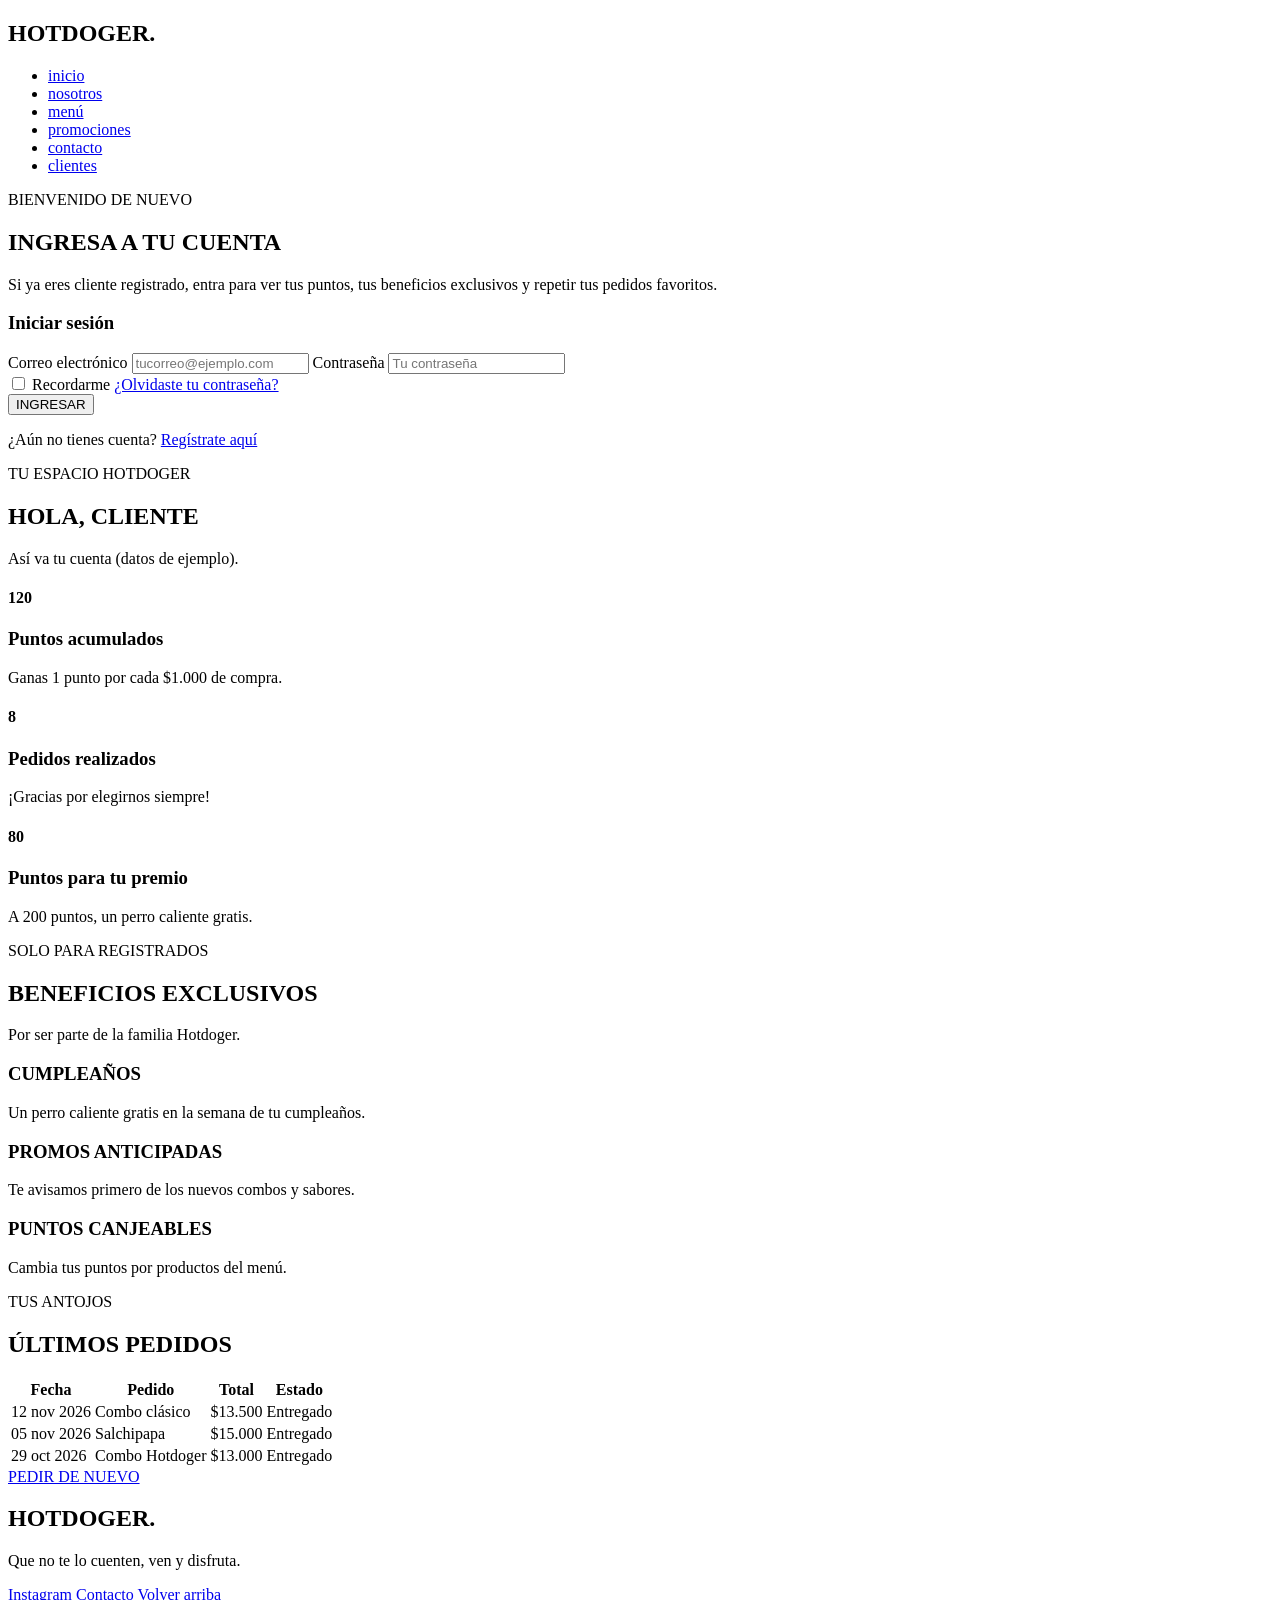
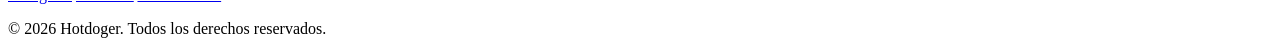
==== clientes/clientes.html @ ea880ecf "actualizacion de clientes Se agrega clientes.html, clientes.css" ====
<!DOCTYPE html>
<html lang="es">
<head>
    <meta charset="UTF-8">
    <meta name="viewport" content="width=device-width, initial-scale=1.0">
    <title>Clientes registrados | Hotdoger</title>
    <link rel="stylesheet" href="estilos.css">
    <link rel="stylesheet" href="clientes.css">
</head>
<body>

<header>
    <nav class="navbar">
        <div class="logo">
            <h1>HOTDOGER<span>.</span></h1>
        </div>
        <ul class="nav-links">
            <li><a href="index.html#inicio">inicio</a></li>
            <li><a href="index.html#nosotros">nosotros</a></li>
            <li><a href="index.html#menu">menú</a></li>
            <li><a href="index.html#promociones">promociones</a></li>
            <li><a href="index.html#contacto">contacto</a></li>
            <li><a href="clientes.html" class="activo">clientes</a></li>
        </ul>
    </nav>
</header>

<section id="acceso">
    <div class="acceso-texto">
        <p class="subtitulo">BIENVENIDO DE NUEVO</p>
        <h2>INGRESA A TU <span>CUENTA</span></h2>
        <p class="descripcion">
            Si ya eres cliente registrado, entra para ver tus puntos,
            tus beneficios exclusivos y repetir tus pedidos favoritos.
        </p>
    </div>

    <form class="formulario-acceso" action="#" method="post">
        <h3>Iniciar sesión</h3>

        <label for="correo">Correo electrónico</label>
        <input type="email" id="correo" name="correo" placeholder="tucorreo@ejemplo.com" required>

        <label for="clave">Contraseña</label>
        <input type="password" id="clave" name="clave" placeholder="Tu contraseña" required>

        <div class="fila-opciones">
            <label class="recordar">
                <input type="checkbox" name="recordar"> Recordarme
            </label>
            <a href="#">¿Olvidaste tu contraseña?</a>
        </div>

        <button type="submit" class="btn-principal">INGRESAR</button>

        <p class="nota-registro">¿Aún no tienes cuenta? <a href="#">Regístrate aquí</a></p>
    </form>
</section>

<section id="mi-cuenta">
    <div class="titulo-bloque">
        <p class="subtitulo">TU ESPACIO HOTDOGER</p>
        <h2>HOLA, <span>CLIENTE</span></h2>
        <p>Así va tu cuenta (datos de ejemplo).</p>
    </div>

    <div class="tarjetas-cuenta">
        <div class="dato">
            <h4>120</h4>
            <h3>Puntos acumulados</h3>
            <p>Ganas 1 punto por cada $1.000 de compra.</p>
        </div>
        <div class="dato">
            <h4>8</h4>
            <h3>Pedidos realizados</h3>
            <p>¡Gracias por elegirnos siempre!</p>
        </div>
        <div class="dato">
            <h4>80</h4>
            <h3>Puntos para tu premio</h3>
            <div class="barra"><div class="barra-avance"></div></div>
            <p>A 200 puntos, un perro caliente gratis.</p>
        </div>
    </div>
</section>

<section id="beneficios-clientes">
    <div class="titulo-bloque">
        <p class="subtitulo">SOLO PARA REGISTRADOS</p>
        <h2>BENEFICIOS <span>EXCLUSIVOS</span></h2>
        <p>Por ser parte de la familia Hotdoger.</p>
    </div>

    <div class="promociones-productos">
        <div class="promo">
            <h3>CUMPLEAÑOS</h3>
            <p>Un perro caliente gratis en la semana de tu cumpleaños.</p>
        </div>
        <div class="promo">
            <h3>PROMOS ANTICIPADAS</h3>
            <p>Te avisamos primero de los nuevos combos y sabores.</p>
        </div>
        <div class="promo">
            <h3>PUNTOS CANJEABLES</h3>
            <p>Cambia tus puntos por productos del menú.</p>
        </div>
    </div>
</section>

<section id="historial">
    <div class="titulo-bloque">
        <p class="subtitulo">TUS ANTOJOS</p>
        <h2>ÚLTIMOS <span>PEDIDOS</span></h2>
    </div>

    <div class="caja-tabla">
        <table>
            <thead>
                <tr>
                    <th>Fecha</th>
                    <th>Pedido</th>
                    <th>Total</th>
                    <th>Estado</th>
                </tr>
            </thead>
            <tbody>
                <tr>
                    <td>12 nov 2026</td>
                    <td>Combo clásico</td>
                    <td>$13.500</td>
                    <td><span class="estado">Entregado</span></td>
                </tr>
                <tr>
                    <td>05 nov 2026</td>
                    <td>Salchipapa</td>
                    <td>$15.000</td>
                    <td><span class="estado">Entregado</span></td>
                </tr>
                <tr>
                    <td>29 oct 2026</td>
                    <td>Combo Hotdoger</td>
                    <td>$13.000</td>
                    <td><span class="estado">Entregado</span></td>
                </tr>
            </tbody>
        </table>
    </div>

    <a href="https://wa.me/" class="btn-principal">PEDIR DE NUEVO</a>
</section>

<footer>
    <div class="footer-contenido">
        <h2>HOTDOGER<span>.</span></h2>
        <p>Que no te lo cuenten, ven y disfruta.</p>
        <div class="footer-redes">
            <a href="https://www.instagram.com/hotdoger_iba/" target="_blank">Instagram</a>
            <a href="index.html#contacto">Contacto</a>
            <a href="#acceso">Volver arriba</a>
        </div>
        <p class="copyright">© 2026 Hotdoger. Todos los derechos reservados.</p>
    </div>
</footer>

</body>
</html>
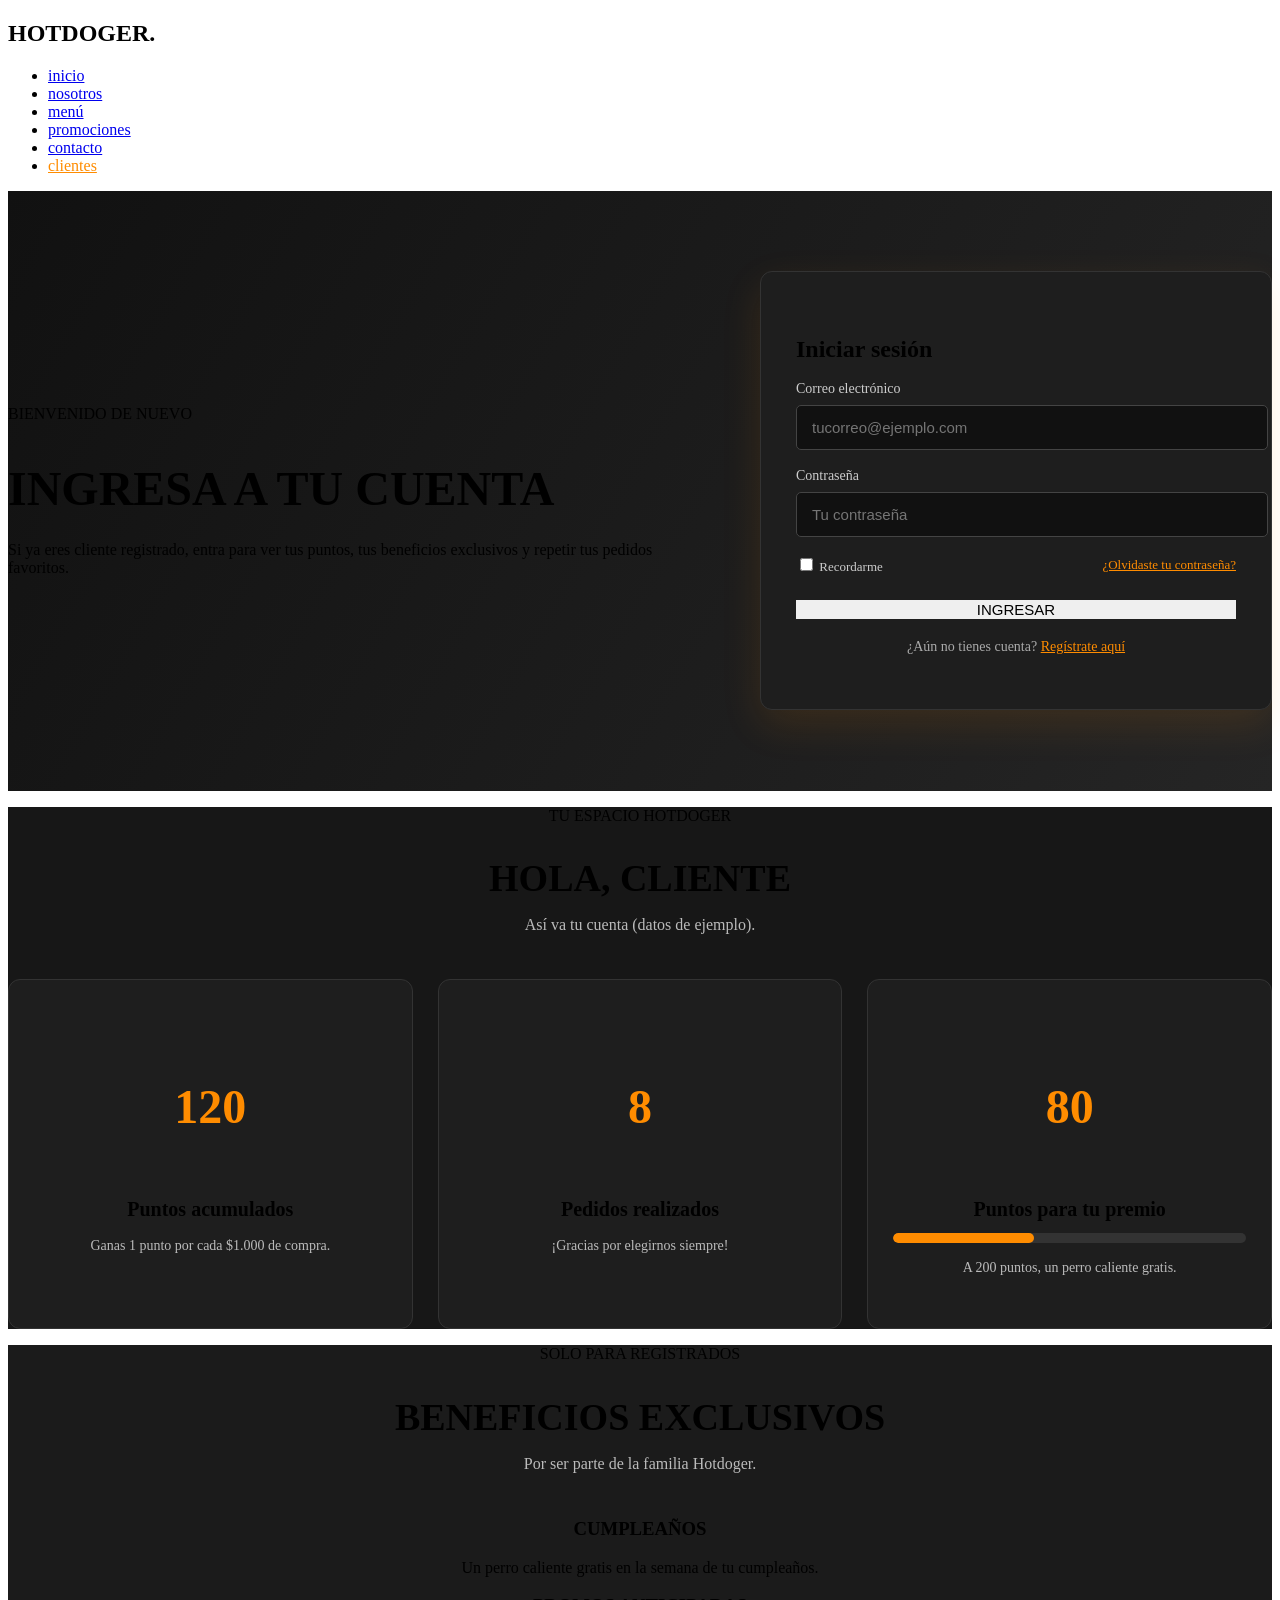
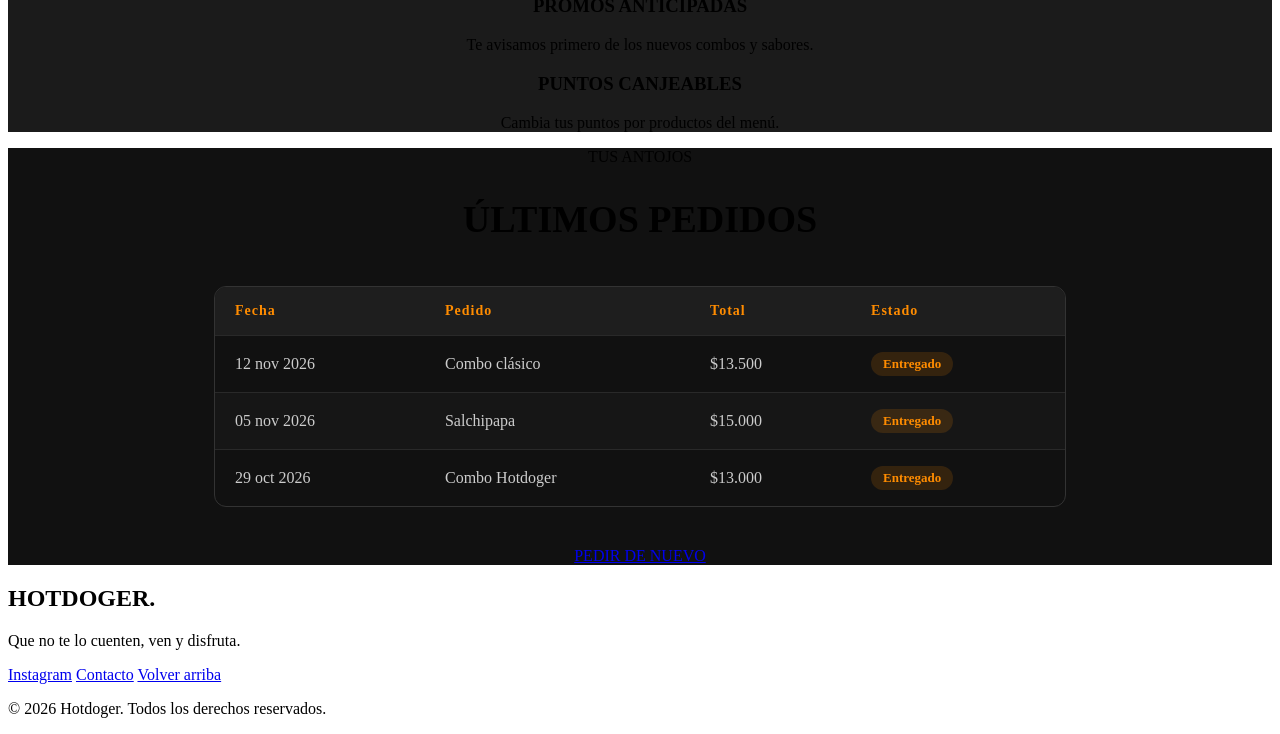
==== commit 58a9d619: "se arregla la conexion con el css" ====
--- a/clientes/clientes.html
+++ b/clientes/clientes.html
@@ -5,7 +5,7 @@
     <meta name="viewport" content="width=device-width, initial-scale=1.0">
     <title>Clientes registrados | Hotdoger</title>
     <link rel="stylesheet" href="estilos.css">
-    <link rel="stylesheet" href="clientes.css">
+    <link rel="stylesheet" href="css/clientes.css">
 </head>
 <body>
 
--- a/clientes/css/clientes.css
+++ b/clientes/css/clientes.css
@@ -0,0 +1,281 @@
+.nav-links a.activo {
+    color: #ff8c00;
+}
+
+#acceso {
+    min-height: 600px;
+    display: flex;
+    align-items: center;
+    justify-content: space-between;
+    gap: 50px;
+    background: linear-gradient(120deg, #111, #252525);
+}
+
+.acceso-texto {
+    flex: 1;
+}
+
+.acceso-texto h2 {
+    font-size: 48px;
+    font-weight: 900;
+    line-height: 1.1;
+    margin-bottom: 25px;
+}
+
+.formulario-acceso {
+    flex: 1;
+    max-width: 440px;
+    background-color: #1e1e1e;
+    border: 1px solid #333;
+    border-radius: 12px;
+    padding: 40px 35px;
+    box-shadow: 0 15px 40px rgba(255, 140, 0, 0.12);
+}
+
+.formulario-acceso h3 {
+    font-size: 24px;
+    margin-bottom: 10px;
+}
+
+.formulario-acceso label {
+    display: block;
+    color: #ccc;
+    font-size: 14px;
+    margin: 18px 0 8px;
+}
+
+.formulario-acceso input[type="email"],
+.formulario-acceso input[type="password"] {
+    width: 100%;
+    padding: 13px 15px;
+    background-color: #111;
+    color: #fff;
+    border: 1px solid #444;
+    border-radius: 5px;
+    font-size: 15px;
+    transition: 0.3s;
+}
+
+.formulario-acceso input[type="email"]:hover,
+.formulario-acceso input[type="password"]:hover {
+    border-color: #777;
+}
+
+.formulario-acceso input[type="email"]:focus,
+.formulario-acceso input[type="password"]:focus {
+    outline: none;
+    border-color: #ff8c00;
+    box-shadow: 0 0 0 3px rgba(255, 140, 0, 0.2);
+}
+
+.fila-opciones {
+    display: flex;
+    justify-content: space-between;
+    align-items: center;
+    flex-wrap: wrap;
+    gap: 10px;
+    margin: 18px 0 25px;
+    font-size: 13px;
+}
+
+.fila-opciones .recordar {
+    margin: 0;
+    font-size: 13px;
+}
+
+.fila-opciones input {
+    accent-color: #ff8c00;
+}
+
+.fila-opciones a,
+.nota-registro a {
+    color: #ff8c00;
+    transition: 0.3s;
+}
+
+.fila-opciones a:hover,
+.nota-registro a:hover {
+    color: #fff;
+}
+
+.formulario-acceso .btn-principal {
+    width: 100%;
+    border: none;
+    cursor: pointer;
+    font-size: 15px;
+}
+
+.nota-registro {
+    text-align: center;
+    color: #aaa;
+    font-size: 14px;
+    margin-top: 20px;
+}
+
+#mi-cuenta {
+    background-color: #171717;
+    text-align: center;
+}
+
+#beneficios-clientes {
+    background-color: #1b1b1b;
+    text-align: center;
+}
+
+#historial {
+    background-color: #111;
+    text-align: center;
+}
+
+.titulo-bloque {
+    margin-bottom: 45px;
+}
+
+.titulo-bloque h2 {
+    font-size: 38px;
+    margin-bottom: 15px;
+}
+
+.titulo-bloque > p:last-child {
+    color: #bbb;
+}
+
+.tarjetas-cuenta {
+    display: grid;
+    grid-template-columns: repeat(3, 1fr);
+    gap: 25px;
+}
+
+.dato {
+    background-color: #1e1e1e;
+    border: 1px solid #333;
+    border-radius: 12px;
+    padding: 35px 25px;
+    transition: 0.3s;
+}
+
+.dato:hover {
+    transform: translateY(-8px);
+    border-color: #ff8c00;
+}
+
+.dato h4 {
+    color: #ff8c00;
+    font-size: 48px;
+    font-weight: 900;
+}
+
+.dato h3 {
+    font-size: 20px;
+    margin: 8px 0 12px;
+}
+
+.dato p {
+    color: #bbb;
+    font-size: 14px;
+    line-height: 1.6;
+}
+
+.barra {
+    height: 10px;
+    background-color: #333;
+    border-radius: 10px;
+    overflow: hidden;
+    margin: 12px 0;
+}
+
+.barra-avance {
+    width: 40%;
+    height: 100%;
+    background-color: #ff8c00;
+    border-radius: 10px;
+}
+
+#beneficios-clientes .promo p {
+    margin-bottom: 0;
+}
+
+.caja-tabla {
+    max-width: 850px;
+    margin: 0 auto 40px;
+    overflow-x: auto;
+    border: 1px solid #333;
+    border-radius: 12px;
+}
+
+table {
+    width: 100%;
+    border-collapse: collapse;
+    text-align: left;
+}
+
+th {
+    background-color: #1e1e1e;
+    color: #ff8c00;
+    font-size: 14px;
+    letter-spacing: 1px;
+    padding: 16px 20px;
+}
+
+td {
+    color: #ccc;
+    padding: 16px 20px;
+    border-top: 1px solid #292929;
+    white-space: nowrap;
+}
+
+tbody tr {
+    transition: 0.3s;
+}
+
+tbody tr:hover {
+    background-color: #1c1c1c;
+}
+
+tbody tr:nth-child(even) {
+    background-color: #161616;
+}
+
+.estado {
+    display: inline-block;
+    background-color: rgba(255, 140, 0, 0.15);
+    color: #ff8c00;
+    font-size: 13px;
+    font-weight: bold;
+    padding: 4px 12px;
+    border-radius: 20px;
+}
+
+@media (max-width: 900px) {
+    #acceso {
+        flex-direction: column;
+        text-align: center;
+    }
+
+    .acceso-texto h2 {
+        font-size: 38px;
+    }
+
+    .formulario-acceso {
+        width: 100%;
+        text-align: left;
+    }
+
+    .tarjetas-cuenta {
+        grid-template-columns: 1fr;
+    }
+}
+
+@media (max-width: 600px) {
+    .acceso-texto h2 {
+        font-size: 32px;
+    }
+
+    .formulario-acceso {
+        padding: 30px 22px;
+    }
+
+    .titulo-bloque h2 {
+        font-size: 30px;
+    }
+}
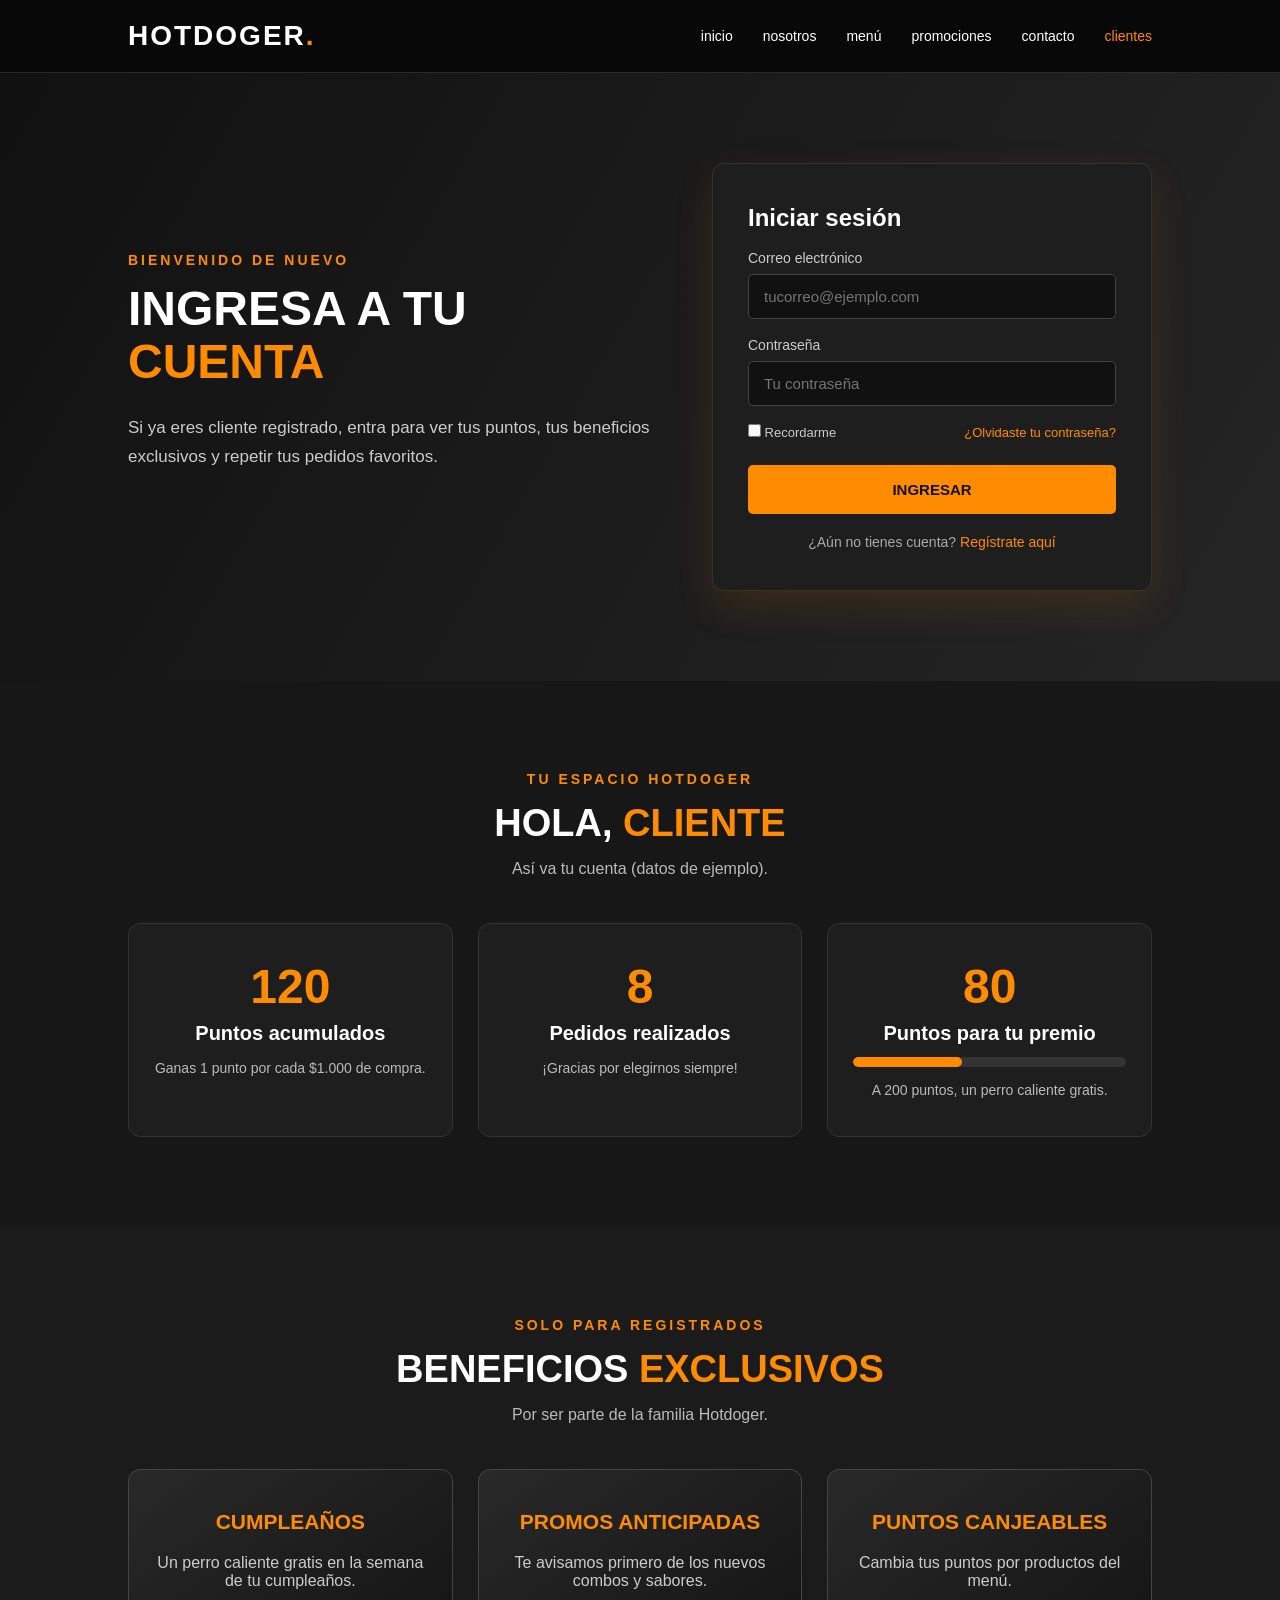
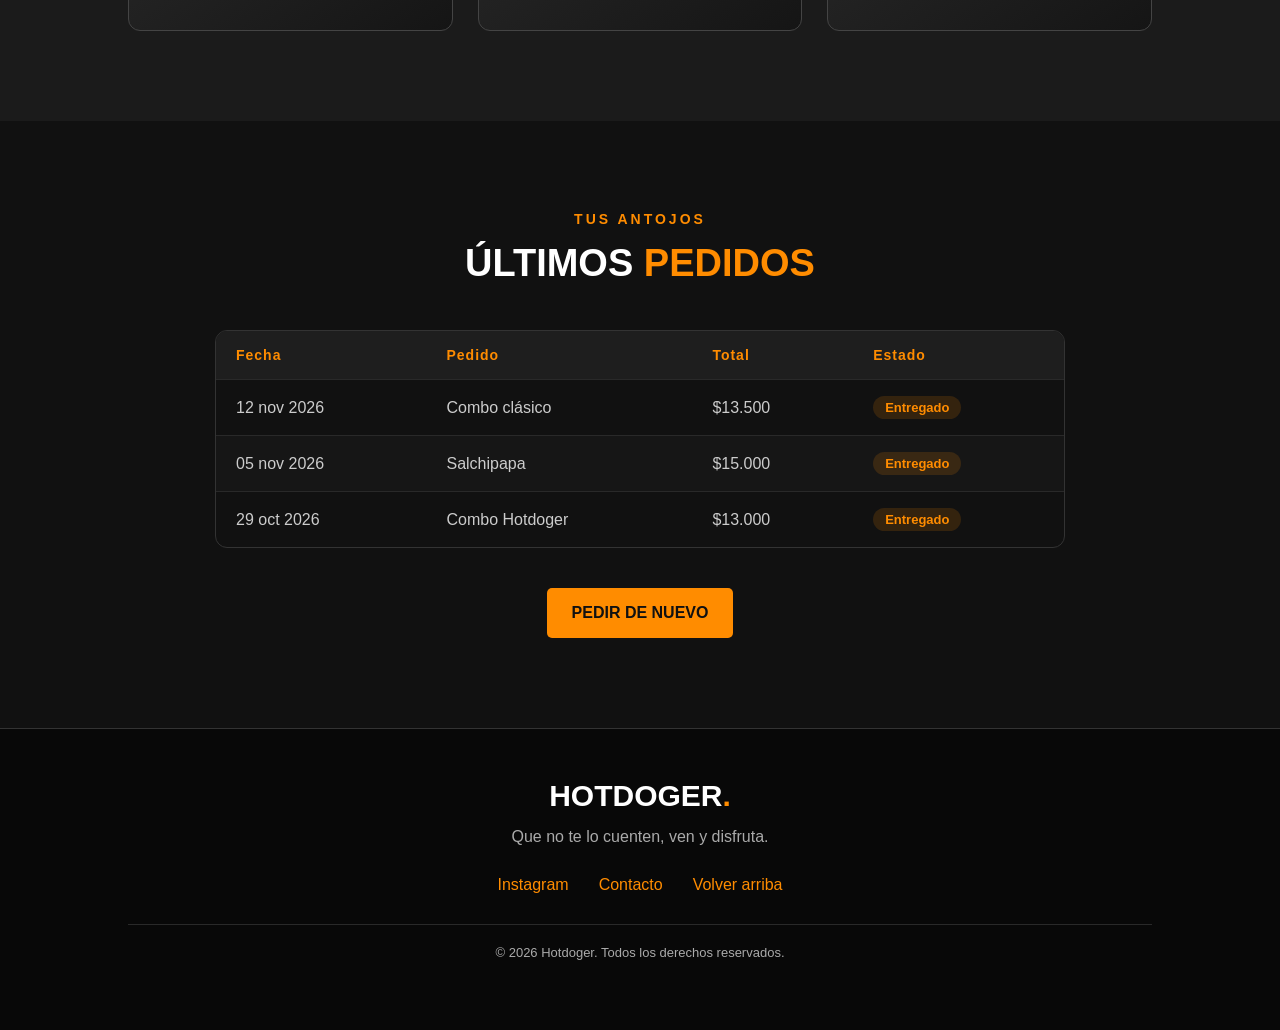
==== commit 9a3fa4b6: "Se sube version arreglada del index conectada con clientes" ====
--- a/clientes/clientes.html
+++ b/clientes/clientes.html
@@ -4,7 +4,7 @@
     <meta charset="UTF-8">
     <meta name="viewport" content="width=device-width, initial-scale=1.0">
     <title>Clientes registrados | Hotdoger</title>
-    <link rel="stylesheet" href="estilos.css">
+    <link rel="stylesheet" href="../index/css_index/estilos.css">
     <link rel="stylesheet" href="css/clientes.css">
 </head>
 <body>
@@ -15,11 +15,11 @@
             <h1>HOTDOGER<span>.</span></h1>
         </div>
         <ul class="nav-links">
-            <li><a href="index.html#inicio">inicio</a></li>
-            <li><a href="index.html#nosotros">nosotros</a></li>
-            <li><a href="index.html#menu">menú</a></li>
-            <li><a href="index.html#promociones">promociones</a></li>
-            <li><a href="index.html#contacto">contacto</a></li>
+            <li><a href="../index/index.html#inicio">inicio</a></li>
+            <li><a href="../index/index.html#nosotros">nosotros</a></li>
+            <li><a href="../index/index.html#menu">menú</a></li>
+            <li><a href="../index/index.html#promociones">promociones</a></li>
+            <li><a href="../index/index.html#contacto">contacto</a></li>
             <li><a href="clientes.html" class="activo">clientes</a></li>
         </ul>
     </nav>
@@ -155,7 +155,7 @@
         <p>Que no te lo cuenten, ven y disfruta.</p>
         <div class="footer-redes">
             <a href="https://www.instagram.com/hotdoger_iba/" target="_blank">Instagram</a>
-            <a href="index.html#contacto">Contacto</a>
+            <a href="../index/index.html#contacto">Contacto</a>
             <a href="#acceso">Volver arriba</a>
         </div>
         <p class="copyright">© 2026 Hotdoger. Todos los derechos reservados.</p>
--- a/index/css_index/estilos.css
+++ b/index/css_index/estilos.css
@@ -0,0 +1,463 @@
+
+/* =================================
+   CONFIGURACION GENERAL
+================================= */
+
+* {
+    margin: 0;
+    padding: 0;
+    box-sizing: border-box;
+}
+
+html {
+    scroll-behavior: smooth;
+}
+
+body {
+    font-family: Arial, sans-serif;
+    background-color: #111;
+    color: #fff;
+}
+
+a {
+    text-decoration: none;
+}
+
+section {
+    padding: 90px 10%;
+}
+
+.subtitulo {
+    color: #ff8c00;
+    font-size: 14px;
+    font-weight: bold;
+    letter-spacing: 3px;
+    margin-bottom: 15px;
+}
+
+h2 span,
+h1 span {
+    color: #ff8c00;
+}
+
+/* =================================
+   ENCABEZADO
+================================= */
+
+header {
+    width: 100%;
+    background-color: #080808;
+    padding: 20px 10%;
+    position: sticky;
+    top: 0;
+    z-index: 1000;
+    border-bottom: 1px solid #292929;
+}
+
+.navbar {
+    display: flex;
+    justify-content: space-between;
+    align-items: center;
+}
+
+.logo h1 {
+    font-size: 28px;
+    font-weight: 900;
+    letter-spacing: 2px;
+}
+
+.nav-links {
+    display: flex;
+    list-style: none;
+    gap: 30px;
+}
+
+.nav-links a {
+    color: white;
+    font-size: 14px;
+    transition: 0.3s;
+}
+
+.nav-links a:hover {
+    color: #ff8c00;
+}
+
+.btn-pedir {
+    background-color: #ff8c00;
+    color: #111;
+    padding: 12px 22px;
+    border-radius: 5px;
+    font-weight: bold;
+    transition: 0.3s;
+}
+
+.btn-pedir:hover {
+    background-color: #fff;
+}
+
+/* =================================
+   INICIO
+================================= */
+
+#inicio {
+    min-height: 600px;
+    display: flex;
+    align-items: center;
+    justify-content: space-between;
+    gap: 50px;
+    background: linear-gradient(120deg, #111, #252525);
+}
+
+.hero-content {
+    flex: 1;
+}
+
+.hero-content h2 {
+    font-size: 55px;
+    font-weight: 900;
+    line-height: 1.1;
+    margin-bottom: 25px;
+}
+
+.descripcion {
+    color: #ccc;
+    font-size: 17px;
+    line-height: 1.7;
+    margin-bottom: 30px;
+}
+
+.btn-principal {
+    display: inline-block;
+    background-color: #ff8c00;
+    color: #111;
+    padding: 16px 25px;
+    border-radius: 5px;
+    font-weight: bold;
+    transition: 0.3s;
+}
+
+.btn-principal:hover {
+    background-color: white;
+    transform: translateY(-3px);
+}
+
+.hero-image {
+    flex: 1;
+    display: flex;
+    justify-content: center;
+}
+
+.hero-image img {
+    width: 100%;
+    max-width: 480px;
+    border-radius: 20px;
+    object-fit: cover;
+    box-shadow: 0 15px 40px rgba(255, 140, 0, 0.15);
+}
+
+/* =================================
+   NOSOTROS
+================================= */
+
+#nosotros {
+    background-color: #171717;
+    text-align: center;
+}
+
+.nosotros-contenido {
+    max-width: 850px;
+    margin: auto;
+}
+
+.nosotros-contenido h2 {
+    font-size: 38px;
+    margin-bottom: 30px;
+}
+
+.nosotros-contenido p {
+    color: #ccc;
+    font-size: 16px;
+    line-height: 1.9;
+    margin-bottom: 20px;
+}
+
+/* =================================
+   MENU
+================================= */
+
+#menu {
+    background-color: #111;
+    text-align: center;
+}
+
+.menu-titulo {
+    margin-bottom: 50px;
+}
+
+.menu-titulo h2 {
+    font-size: 40px;
+    margin-bottom: 15px;
+}
+
+.menu-titulo > p:last-child {
+    color: #bbb;
+}
+
+.menu-productos {
+    display: grid;
+    grid-template-columns: repeat(3, 1fr);
+    gap: 30px;
+}
+
+.producto {
+    background-color: #1e1e1e;
+    border-radius: 12px;
+    overflow: hidden;
+    padding-bottom: 25px;
+    transition: 0.3s;
+    border: 1px solid #333;
+}
+
+.producto:hover {
+    transform: translateY(-10px);
+    border-color: #ff8c00;
+}
+
+.producto img {
+    width: 100%;
+    height: 220px;
+    object-fit: cover;
+}
+
+.producto h3 {
+    font-size: 21px;
+    margin: 20px 10px 10px;
+}
+
+.producto p {
+    color: #bbb;
+    font-size: 14px;
+    line-height: 1.6;
+    padding: 0 15px;
+}
+
+.producto h4 {
+    color: #ff8c00;
+    font-size: 23px;
+    margin-top: 20px;
+}
+
+/* =================================
+   PROMOCIONES
+================================= */
+
+#promociones {
+    background-color: #1b1b1b;
+    text-align: center;
+}
+
+.promociones-titulo {
+    margin-bottom: 45px;
+}
+
+.promociones-titulo h2 {
+    font-size: 38px;
+    margin-bottom: 15px;
+}
+
+.promociones-titulo > p:last-child {
+    color: #bbb;
+}
+
+.promociones-productos {
+    display: grid;
+    grid-template-columns: repeat(3, 1fr);
+    gap: 25px;
+}
+
+.promo {
+    background: linear-gradient(145deg, #292929, #151515);
+    padding: 40px 20px;
+    border-radius: 12px;
+    border: 1px solid #444;
+    transition: 0.3s;
+}
+
+.promo:hover {
+    border-color: #ff8c00;
+    transform: translateY(-8px);
+}
+
+.promo h3 {
+    color: #ff8c00;
+    font-size: 21px;
+    margin-bottom: 20px;
+}
+
+.promo p {
+    color: #ccc;
+    margin-bottom: 25px;
+}
+
+.promo h4 {
+    font-size: 30px;
+    color: white;
+}
+
+/* =================================
+   CONTACTO
+================================= */
+
+#contacto {
+    background-color: #111;
+    text-align: center;
+}
+
+.contacto-contenido {
+    max-width: 750px;
+    margin: auto;
+}
+
+.contacto-contenido h2 {
+    font-size: 42px;
+    margin-bottom: 20px;
+}
+
+.contacto-contenido p {
+    color: #ccc;
+    margin-bottom: 18px;
+    line-height: 1.7;
+}
+
+.contacto-contenido strong {
+    color: white;
+}
+
+.contacto-contenido .btn-principal {
+    margin-top: 20px;
+}
+
+/* =================================
+   FOOTER
+================================= */
+
+footer {
+    background-color: #080808;
+    padding: 50px 10%;
+    text-align: center;
+    border-top: 1px solid #333;
+}
+
+.footer-contenido h2 {
+    font-size: 30px;
+    margin-bottom: 15px;
+}
+
+.footer-contenido h2 span {
+    color: #ff8c00;
+}
+
+.footer-contenido p {
+    color: #aaa;
+    margin-bottom: 20px;
+}
+
+.footer-redes {
+    display: flex;
+    justify-content: center;
+    gap: 30px;
+    margin: 30px 0;
+}
+
+.footer-redes a {
+    color: #ff8c00;
+    transition: 0.3s;
+}
+
+.footer-redes a:hover {
+    color: white;
+}
+
+.copyright {
+    font-size: 13px;
+    border-top: 1px solid #292929;
+    padding-top: 20px;
+}
+
+/* =================================
+   ADAPTACION A CELULARES
+================================= */
+
+@media (max-width: 900px) {
+
+    section {
+        padding: 70px 5%;
+    }
+
+    .navbar {
+        flex-direction: column;
+        gap: 20px;
+    }
+
+    .nav-links {
+        flex-wrap: wrap;
+        justify-content: center;
+        gap: 15px;
+    }
+
+    #inicio {
+        flex-direction: column;
+        text-align: center;
+    }
+
+    .hero-content h2 {
+        font-size: 42px;
+    }
+
+    .hero-image img {
+        max-width: 400px;
+    }
+
+    .menu-productos,
+    .promociones-productos {
+        grid-template-columns: repeat(2, 1fr);
+    }
+}
+
+@media (max-width: 600px) {
+
+    section {
+        padding: 60px 6%;
+    }
+
+    .nav-links {
+        gap: 12px;
+    }
+
+    .nav-links a {
+        font-size: 12px;
+    }
+
+    .hero-content h2 {
+        font-size: 35px;
+    }
+
+    .menu-productos,
+    .promociones-productos {
+        grid-template-columns: 1fr;
+    }
+
+    .menu-titulo h2,
+    .promociones-titulo h2 {
+        font-size: 30px;
+    }
+
+    .contacto-contenido h2 {
+        font-size: 34px;
+    }
+
+    .footer-redes {
+        flex-wrap: wrap;
+        gap: 20px;
+    }
+}
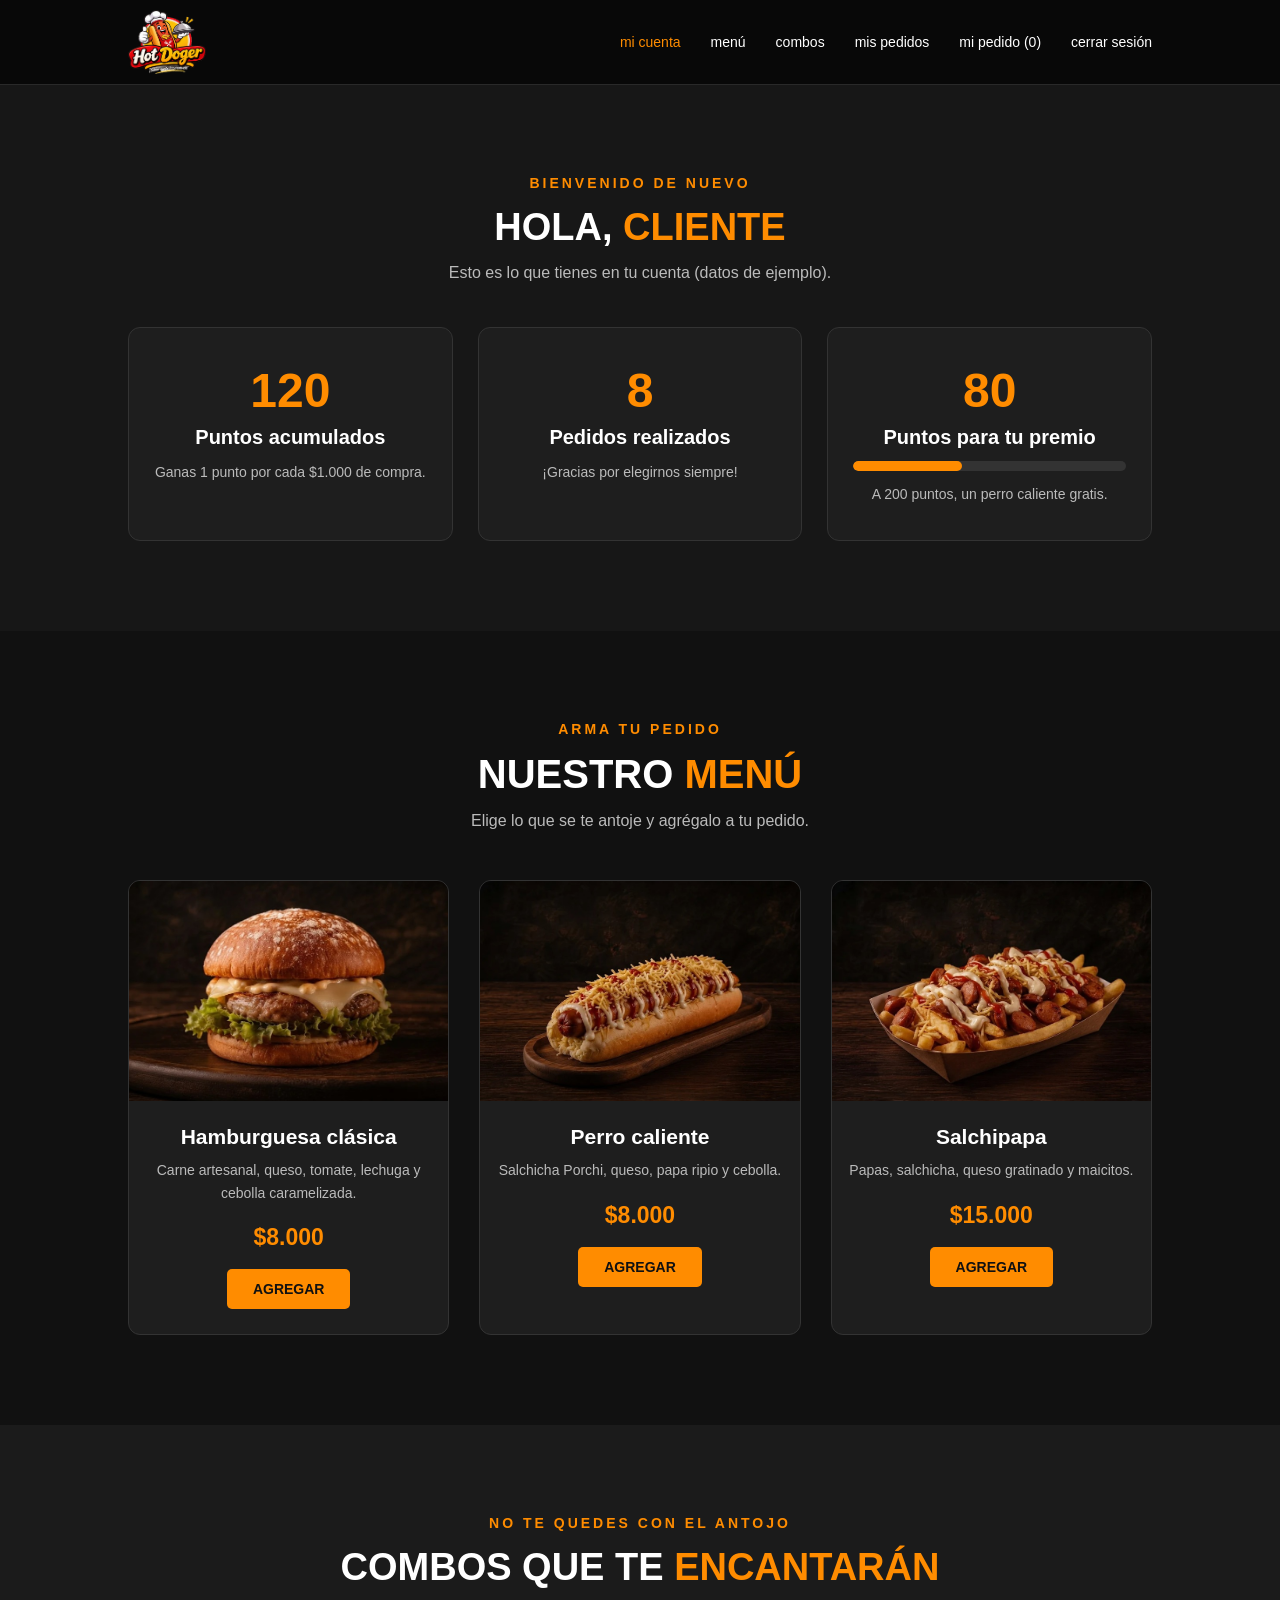
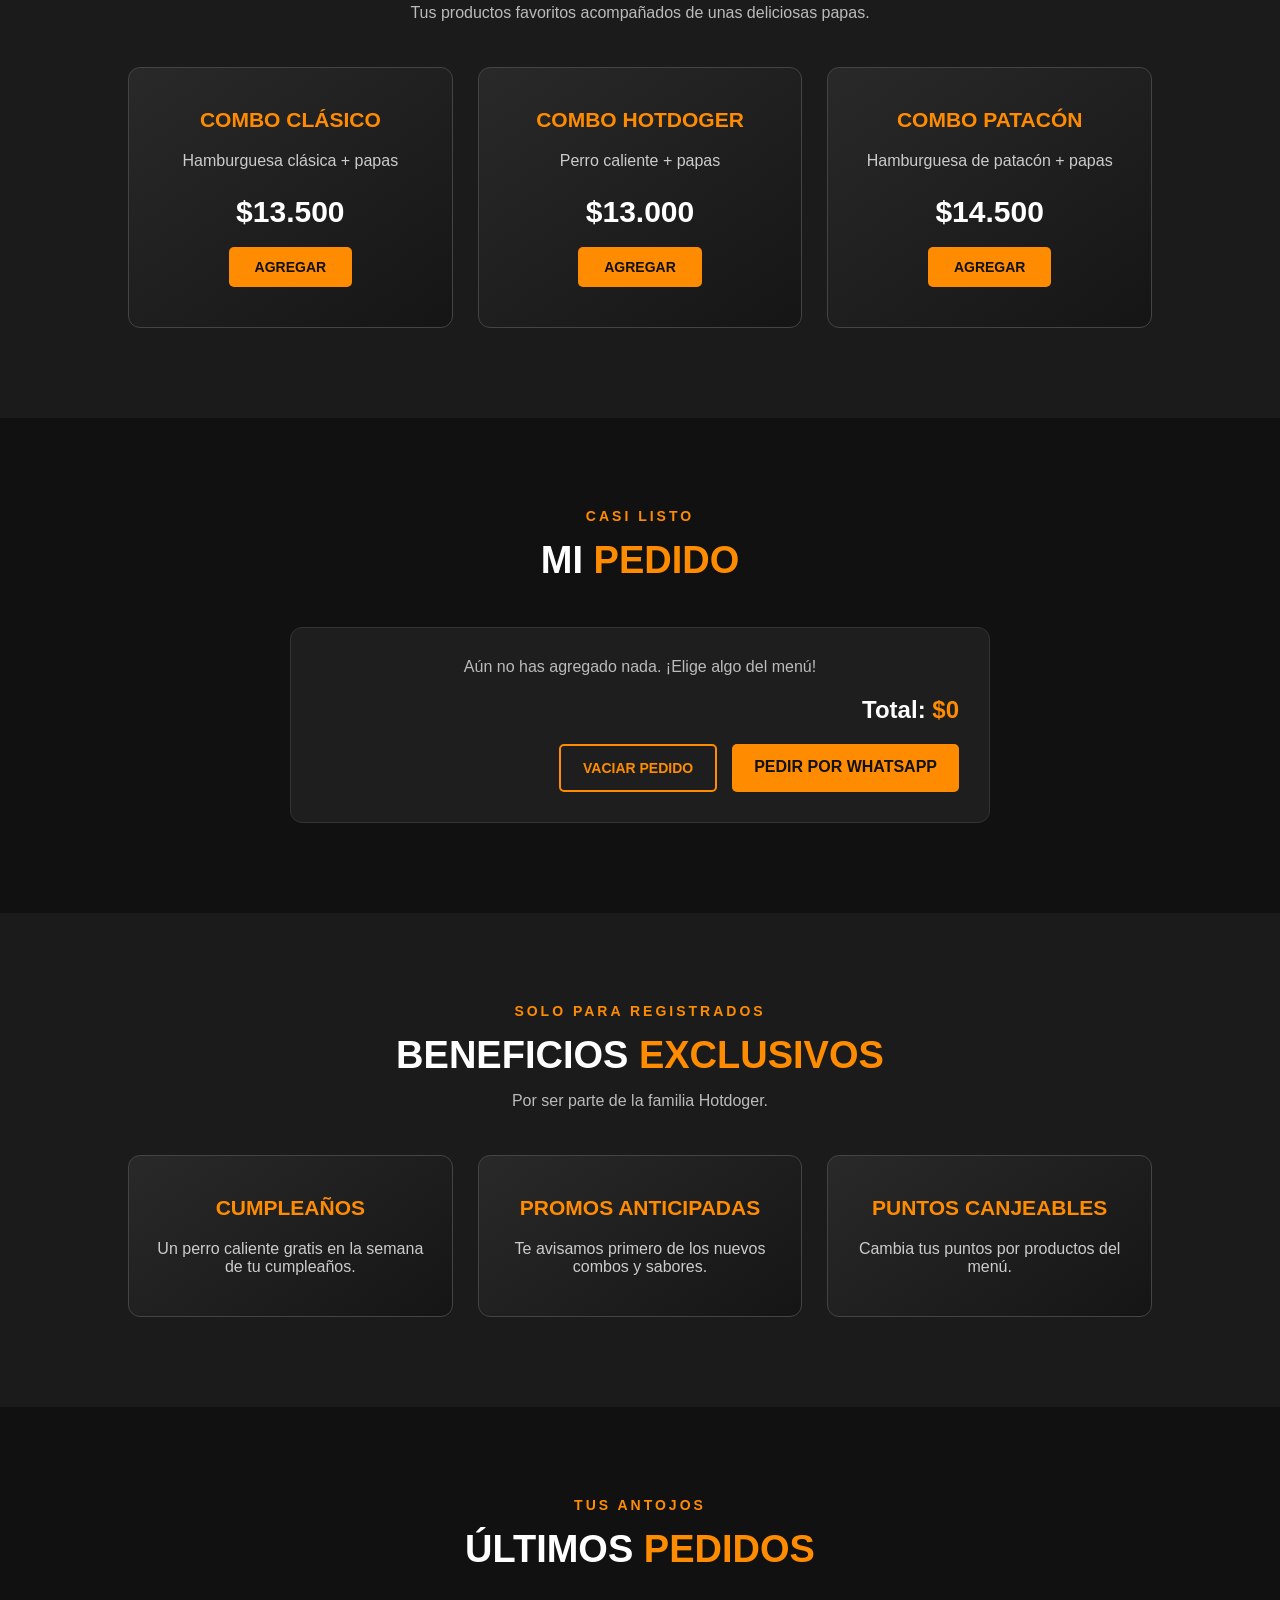
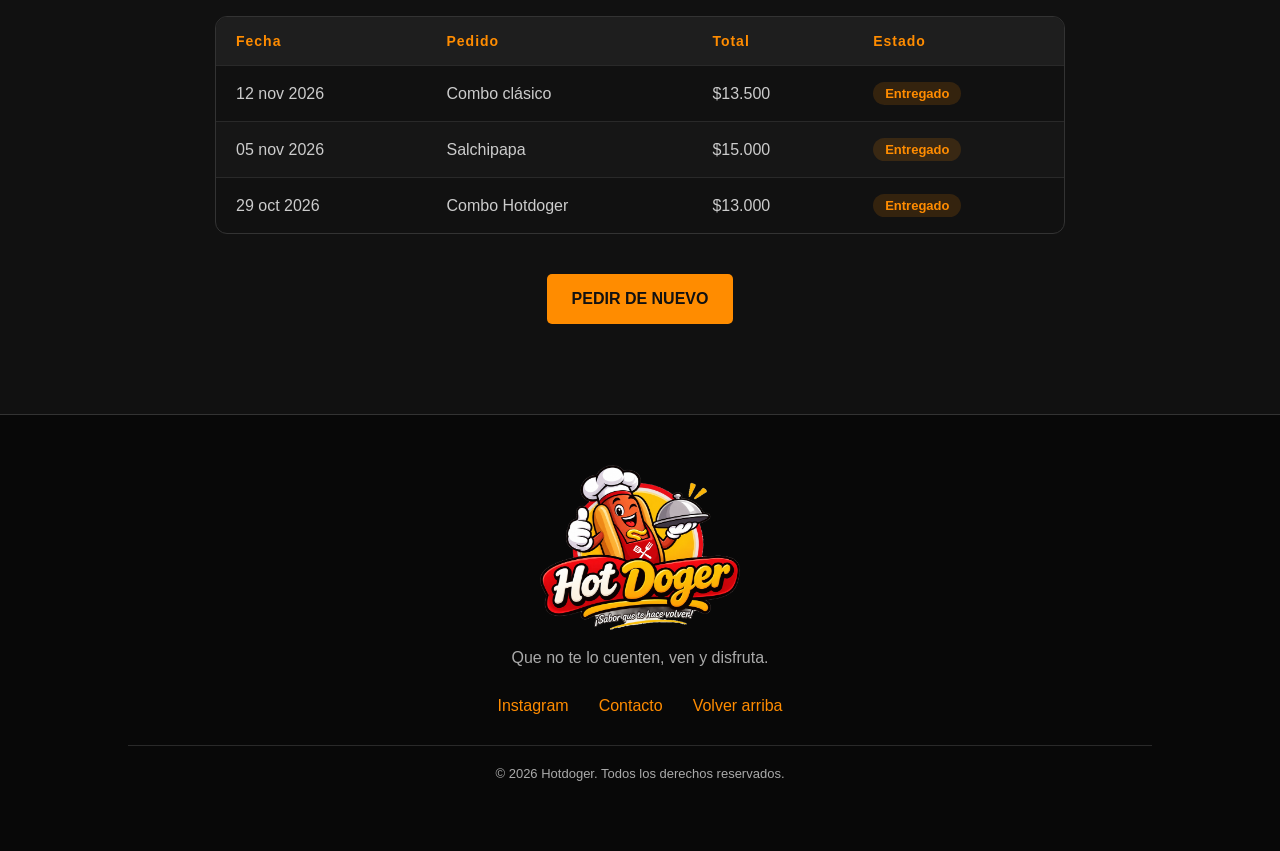
==== commit 3f54f6d5: "Se agrega el iniciar sesion y el logo para todas las paginas" ====
--- a/clientes/clientes.html
+++ b/clientes/clientes.html
@@ -3,7 +3,7 @@
 <head>
     <meta charset="UTF-8">
     <meta name="viewport" content="width=device-width, initial-scale=1.0">
-    <title>Clientes registrados | Hotdoger</title>
+    <title>Mi cuenta | Hotdoger</title>
     <link rel="stylesheet" href="../index/css_index/estilos.css">
     <link rel="stylesheet" href="css/clientes.css">
 </head>
@@ -12,56 +12,24 @@
 <header>
     <nav class="navbar">
         <div class="logo">
-            <h1>HOTDOGER<span>.</span></h1>
+            <h1><a href="../index/index.html#inicio"><img src="../index/imagenes/logo.png" alt="Hotdoger - Sabor que te hace volver"></a></h1>
         </div>
         <ul class="nav-links">
-            <li><a href="../index/index.html#inicio">inicio</a></li>
-            <li><a href="../index/index.html#nosotros">nosotros</a></li>
-            <li><a href="../index/index.html#menu">menú</a></li>
-            <li><a href="../index/index.html#promociones">promociones</a></li>
-            <li><a href="../index/index.html#contacto">contacto</a></li>
-            <li><a href="clientes.html" class="activo">clientes</a></li>
+            <li><a href="#mi-cuenta" class="activo">mi cuenta</a></li>
+            <li><a href="#menu">menú</a></li>
+            <li><a href="#promociones">combos</a></li>
+            <li><a href="#historial">mis pedidos</a></li>
+            <li><a href="#pedido">mi pedido (<span id="contador">0</span>)</a></li>
+            <li><a href="iniciar_sesion.html">cerrar sesión</a></li>
         </ul>
     </nav>
 </header>
 
-<section id="acceso">
-    <div class="acceso-texto">
-        <p class="subtitulo">BIENVENIDO DE NUEVO</p>
-        <h2>INGRESA A TU <span>CUENTA</span></h2>
-        <p class="descripcion">
-            Si ya eres cliente registrado, entra para ver tus puntos,
-            tus beneficios exclusivos y repetir tus pedidos favoritos.
-        </p>
-    </div>
-
-    <form class="formulario-acceso" action="#" method="post">
-        <h3>Iniciar sesión</h3>
-
-        <label for="correo">Correo electrónico</label>
-        <input type="email" id="correo" name="correo" placeholder="tucorreo@ejemplo.com" required>
-
-        <label for="clave">Contraseña</label>
-        <input type="password" id="clave" name="clave" placeholder="Tu contraseña" required>
-
-        <div class="fila-opciones">
-            <label class="recordar">
-                <input type="checkbox" name="recordar"> Recordarme
-            </label>
-            <a href="#">¿Olvidaste tu contraseña?</a>
-        </div>
-
-        <button type="submit" class="btn-principal">INGRESAR</button>
-
-        <p class="nota-registro">¿Aún no tienes cuenta? <a href="#">Regístrate aquí</a></p>
-    </form>
-</section>
-
 <section id="mi-cuenta">
     <div class="titulo-bloque">
-        <p class="subtitulo">TU ESPACIO HOTDOGER</p>
+        <p class="subtitulo">BIENVENIDO DE NUEVO</p>
         <h2>HOLA, <span>CLIENTE</span></h2>
-        <p>Así va tu cuenta (datos de ejemplo).</p>
+        <p>Esto es lo que tienes en tu cuenta (datos de ejemplo).</p>
     </div>
 
     <div class="tarjetas-cuenta">
@@ -80,6 +48,84 @@
             <h3>Puntos para tu premio</h3>
             <div class="barra"><div class="barra-avance"></div></div>
             <p>A 200 puntos, un perro caliente gratis.</p>
+        </div>
+    </div>
+</section>
+
+<section id="menu">
+    <div class="menu-titulo">
+        <p class="subtitulo">ARMA TU PEDIDO</p>
+        <h2>NUESTRO <span>MENÚ</span></h2>
+        <p>Elige lo que se te antoje y agrégalo a tu pedido.</p>
+    </div>
+
+    <div class="menu-productos">
+        <div class="producto">
+            <img src="../index/imagenes/hamburguesa 1.png" alt="Hamburguesa clásica">
+            <h3>Hamburguesa clásica</h3>
+            <p>Carne artesanal, queso, tomate, lechuga y cebolla caramelizada.</p>
+            <h4>$8.000</h4>
+            <button class="btn-agregar" data-nombre="Hamburguesa clásica" data-precio="8000">AGREGAR</button>
+        </div>
+        <div class="producto">
+            <img src="../index/imagenes/perro.png" alt="Perro caliente">
+            <h3>Perro caliente</h3>
+            <p>Salchicha Porchi, queso, papa ripio y cebolla.</p>
+            <h4>$8.000</h4>
+            <button class="btn-agregar" data-nombre="Perro caliente" data-precio="8000">AGREGAR</button>
+        </div>
+        <div class="producto">
+            <img src="../index/imagenes/salchipapa.png" alt="Salchipapa">
+            <h3>Salchipapa</h3>
+            <p>Papas, salchicha, queso gratinado y maicitos.</p>
+            <h4>$15.000</h4>
+            <button class="btn-agregar" data-nombre="Salchipapa" data-precio="15000">AGREGAR</button>
+        </div>
+    </div>
+</section>
+
+<section id="promociones">
+    <div class="promociones-titulo">
+        <p class="subtitulo">NO TE QUEDES CON EL ANTOJO</p>
+        <h2>COMBOS QUE TE <span>ENCANTARÁN</span></h2>
+        <p>Tus productos favoritos acompañados de unas deliciosas papas.</p>
+    </div>
+
+    <div class="promociones-productos">
+        <div class="promo">
+            <h3>COMBO CLÁSICO</h3>
+            <p>Hamburguesa clásica + papas</p>
+            <h4>$13.500</h4>
+            <button class="btn-agregar" data-nombre="Combo clásico" data-precio="13500">AGREGAR</button>
+        </div>
+        <div class="promo">
+            <h3>COMBO HOTDOGER</h3>
+            <p>Perro caliente + papas</p>
+            <h4>$13.000</h4>
+            <button class="btn-agregar" data-nombre="Combo Hotdoger" data-precio="13000">AGREGAR</button>
+        </div>
+        <div class="promo">
+            <h3>COMBO PATACÓN</h3>
+            <p>Hamburguesa de patacón + papas</p>
+            <h4>$14.500</h4>
+            <button class="btn-agregar" data-nombre="Combo patacón" data-precio="14500">AGREGAR</button>
+        </div>
+    </div>
+</section>
+
+<section id="pedido">
+    <div class="titulo-bloque">
+        <p class="subtitulo">CASI LISTO</p>
+        <h2>MI <span>PEDIDO</span></h2>
+    </div>
+
+    <div class="carrito">
+        <p id="vacio" class="vacio">Aún no has agregado nada. ¡Elige algo del menú!</p>
+        <ul id="lista-pedido"></ul>
+        <p class="total">Total: <span id="total">$0</span></p>
+        <div class="acciones-pedido">
+            <button id="vaciar" class="btn-secundario">VACIAR PEDIDO</button>
+            <a id="enviar" href="https://wa.me/" target="_blank" class="btn-principal">PEDIR POR WHATSAPP</a>
         </div>
     </div>
 </section>
@@ -116,51 +162,32 @@
     <div class="caja-tabla">
         <table>
             <thead>
-                <tr>
-                    <th>Fecha</th>
-                    <th>Pedido</th>
-                    <th>Total</th>
-                    <th>Estado</th>
-                </tr>
+                <tr><th>Fecha</th><th>Pedido</th><th>Total</th><th>Estado</th></tr>
             </thead>
             <tbody>
-                <tr>
-                    <td>12 nov 2026</td>
-                    <td>Combo clásico</td>
-                    <td>$13.500</td>
-                    <td><span class="estado">Entregado</span></td>
-                </tr>
-                <tr>
-                    <td>05 nov 2026</td>
-                    <td>Salchipapa</td>
-                    <td>$15.000</td>
-                    <td><span class="estado">Entregado</span></td>
-                </tr>
-                <tr>
-                    <td>29 oct 2026</td>
-                    <td>Combo Hotdoger</td>
-                    <td>$13.000</td>
-                    <td><span class="estado">Entregado</span></td>
-                </tr>
+                <tr><td>12 nov 2026</td><td>Combo clásico</td><td>$13.500</td><td><span class="estado">Entregado</span></td></tr>
+                <tr><td>05 nov 2026</td><td>Salchipapa</td><td>$15.000</td><td><span class="estado">Entregado</span></td></tr>
+                <tr><td>29 oct 2026</td><td>Combo Hotdoger</td><td>$13.000</td><td><span class="estado">Entregado</span></td></tr>
             </tbody>
         </table>
     </div>
 
-    <a href="https://wa.me/" class="btn-principal">PEDIR DE NUEVO</a>
+    <a href="#menu" class="btn-principal">PEDIR DE NUEVO</a>
 </section>
 
 <footer>
     <div class="footer-contenido">
-        <h2>HOTDOGER<span>.</span></h2>
+        <img src="../index/imagenes/logo.png" alt="Hotdoger" class="footer-logo">
         <p>Que no te lo cuenten, ven y disfruta.</p>
         <div class="footer-redes">
             <a href="https://www.instagram.com/hotdoger_iba/" target="_blank">Instagram</a>
             <a href="../index/index.html#contacto">Contacto</a>
-            <a href="#acceso">Volver arriba</a>
+            <a href="#mi-cuenta">Volver arriba</a>
         </div>
         <p class="copyright">© 2026 Hotdoger. Todos los derechos reservados.</p>
     </div>
 </footer>
 
+<script src="js/pedido.js"></script>
 </body>
 </html>
--- a/index/css_index/estilos.css
+++ b/index/css_index/estilos.css
@@ -461,3 +461,39 @@
         gap: 20px;
     }
 }
+
+
+/* =================================
+   LOGO
+================================= */
+
+header {
+    padding: 10px 10%;
+}
+
+.logo img {
+    height: 64px;
+    width: auto;
+    display: block;
+    transition: 0.3s;
+}
+
+.logo img:hover {
+    transform: scale(1.06);
+}
+
+.footer-logo {
+    width: 200px;
+    max-width: 100%;
+    margin-bottom: 15px;
+}
+
+@media (max-width: 600px) {
+    .logo img {
+        height: 54px;
+    }
+
+    .footer-logo {
+        width: 160px;
+    }
+}
--- a/clientes/css/clientes.css
+++ b/clientes/css/clientes.css
@@ -278,4 +278,145 @@
     .titulo-bloque h2 {
         font-size: 30px;
     }
+}
+.btn-agregar,
+.btn-secundario {
+    background-color: #ff8c00;
+    color: #111;
+    border: none;
+    padding: 12px 26px;
+    border-radius: 5px;
+    font-weight: bold;
+    font-size: 14px;
+    cursor: pointer;
+    transition: 0.3s;
+}
+
+.btn-agregar:hover {
+    background-color: #fff;
+    transform: translateY(-3px);
+}
+
+.producto .btn-agregar,
+.promo .btn-agregar {
+    margin-top: 18px;
+}
+
+.btn-secundario {
+    background-color: transparent;
+    color: #ff8c00;
+    border: 2px solid #ff8c00;
+}
+
+.btn-secundario:hover {
+    background-color: #ff8c00;
+    color: #111;
+}
+
+#pedido {
+    background-color: #111;
+    text-align: center;
+}
+
+#menu {
+    scroll-margin-top: 80px;
+}
+
+.carrito {
+    max-width: 700px;
+    margin: 0 auto;
+    background-color: #1e1e1e;
+    border: 1px solid #333;
+    border-radius: 12px;
+    padding: 30px;
+    text-align: left;
+}
+
+.vacio {
+    color: #bbb;
+    text-align: center;
+}
+
+#lista-pedido {
+    list-style: none;
+}
+
+#lista-pedido li {
+    display: flex;
+    justify-content: space-between;
+    align-items: center;
+    gap: 15px;
+    padding: 14px 0;
+    border-bottom: 1px solid #333;
+}
+
+.nombre-item {
+    flex: 1;
+}
+
+.controles {
+    display: flex;
+    align-items: center;
+    gap: 12px;
+}
+
+.btn-cantidad {
+    width: 30px;
+    height: 30px;
+    background-color: #333;
+    color: #fff;
+    border: none;
+    border-radius: 50%;
+    font-size: 16px;
+    cursor: pointer;
+    transition: 0.3s;
+}
+
+.btn-cantidad:hover {
+    background-color: #ff8c00;
+    color: #111;
+}
+
+.subtotal {
+    min-width: 80px;
+    text-align: right;
+    color: #ff8c00;
+    font-weight: bold;
+}
+
+.total {
+    font-size: 24px;
+    font-weight: bold;
+    text-align: right;
+    margin: 20px 0;
+}
+
+.total span {
+    color: #ff8c00;
+}
+
+.acciones-pedido {
+    display: flex;
+    justify-content: flex-end;
+    gap: 15px;
+    flex-wrap: wrap;
+}
+
+.acciones-pedido .btn-principal,
+.acciones-pedido .btn-secundario {
+    padding: 14px 22px;
+}
+
+@media (max-width: 600px) {
+    .carrito {
+        padding: 20px 15px;
+    }
+
+    #lista-pedido li {
+        flex-wrap: wrap;
+    }
+
+    .acciones-pedido {
+        justify-content: center;
+    }
 }
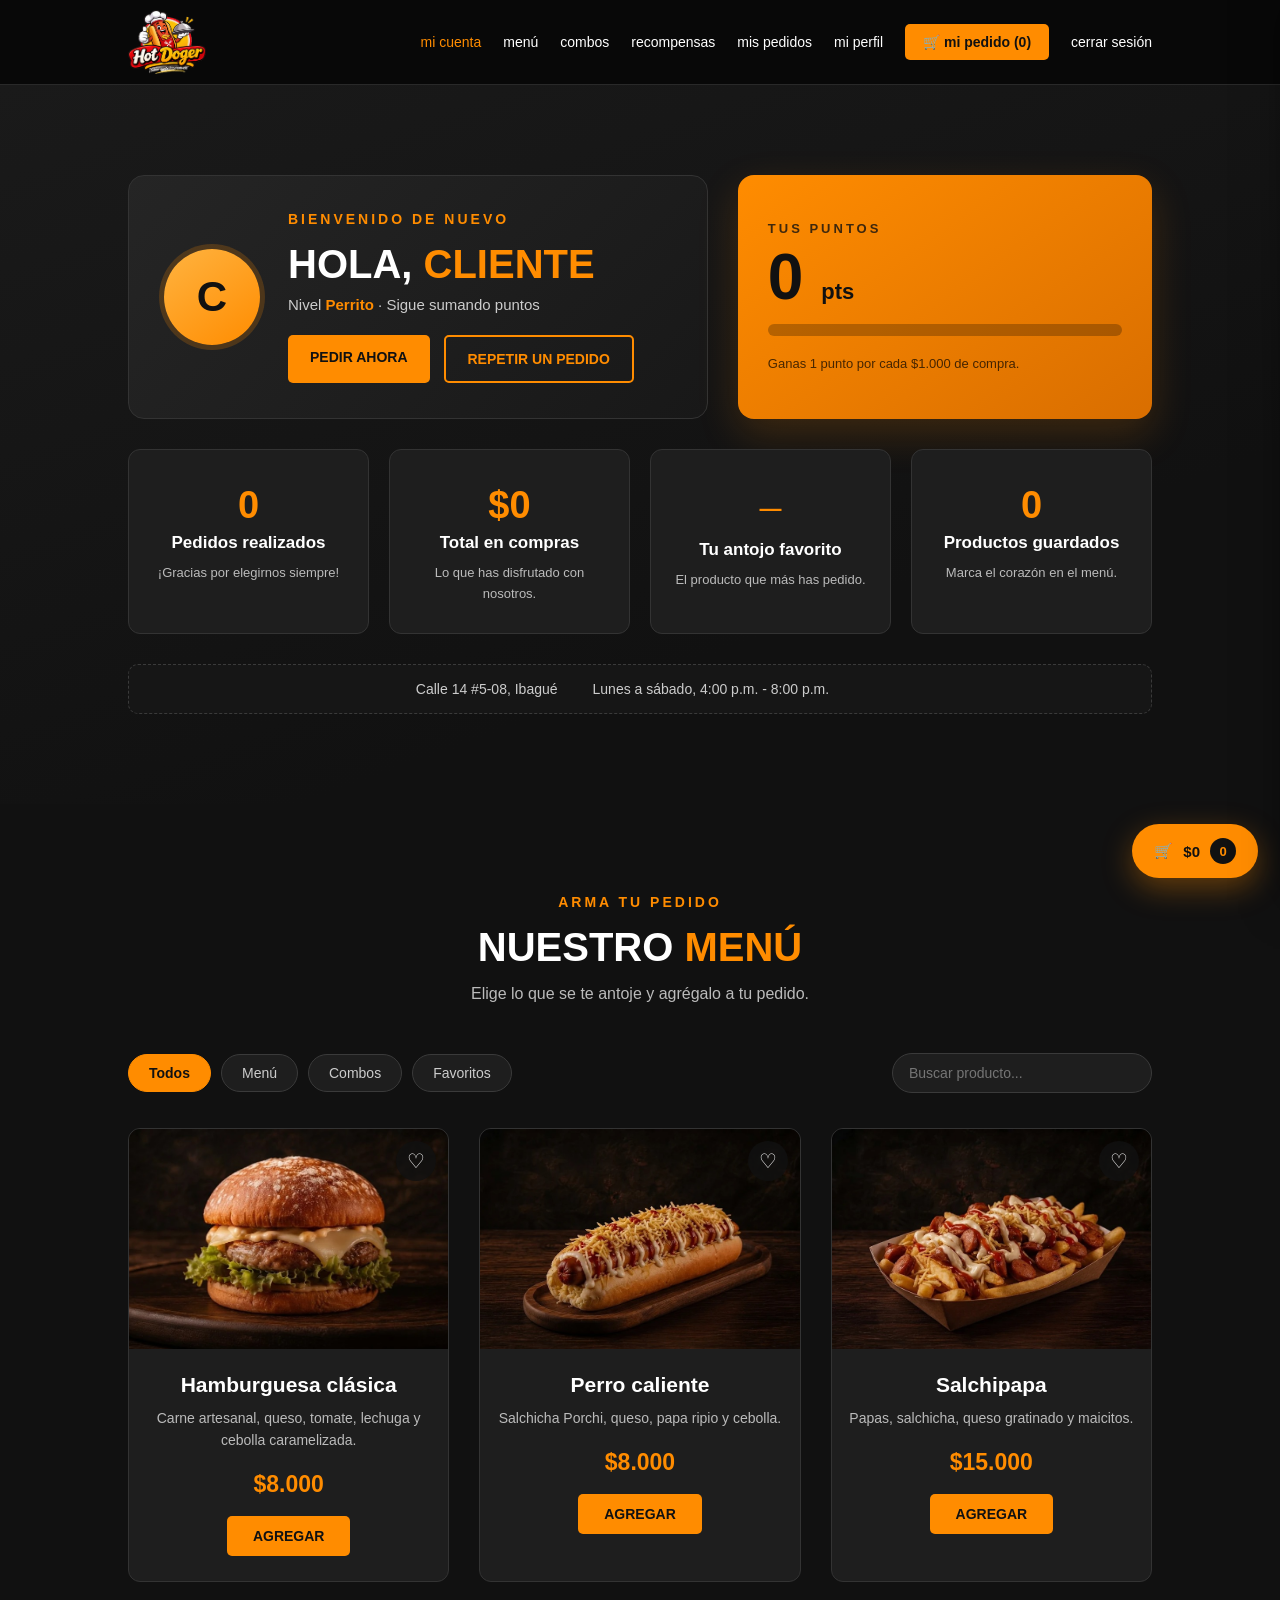
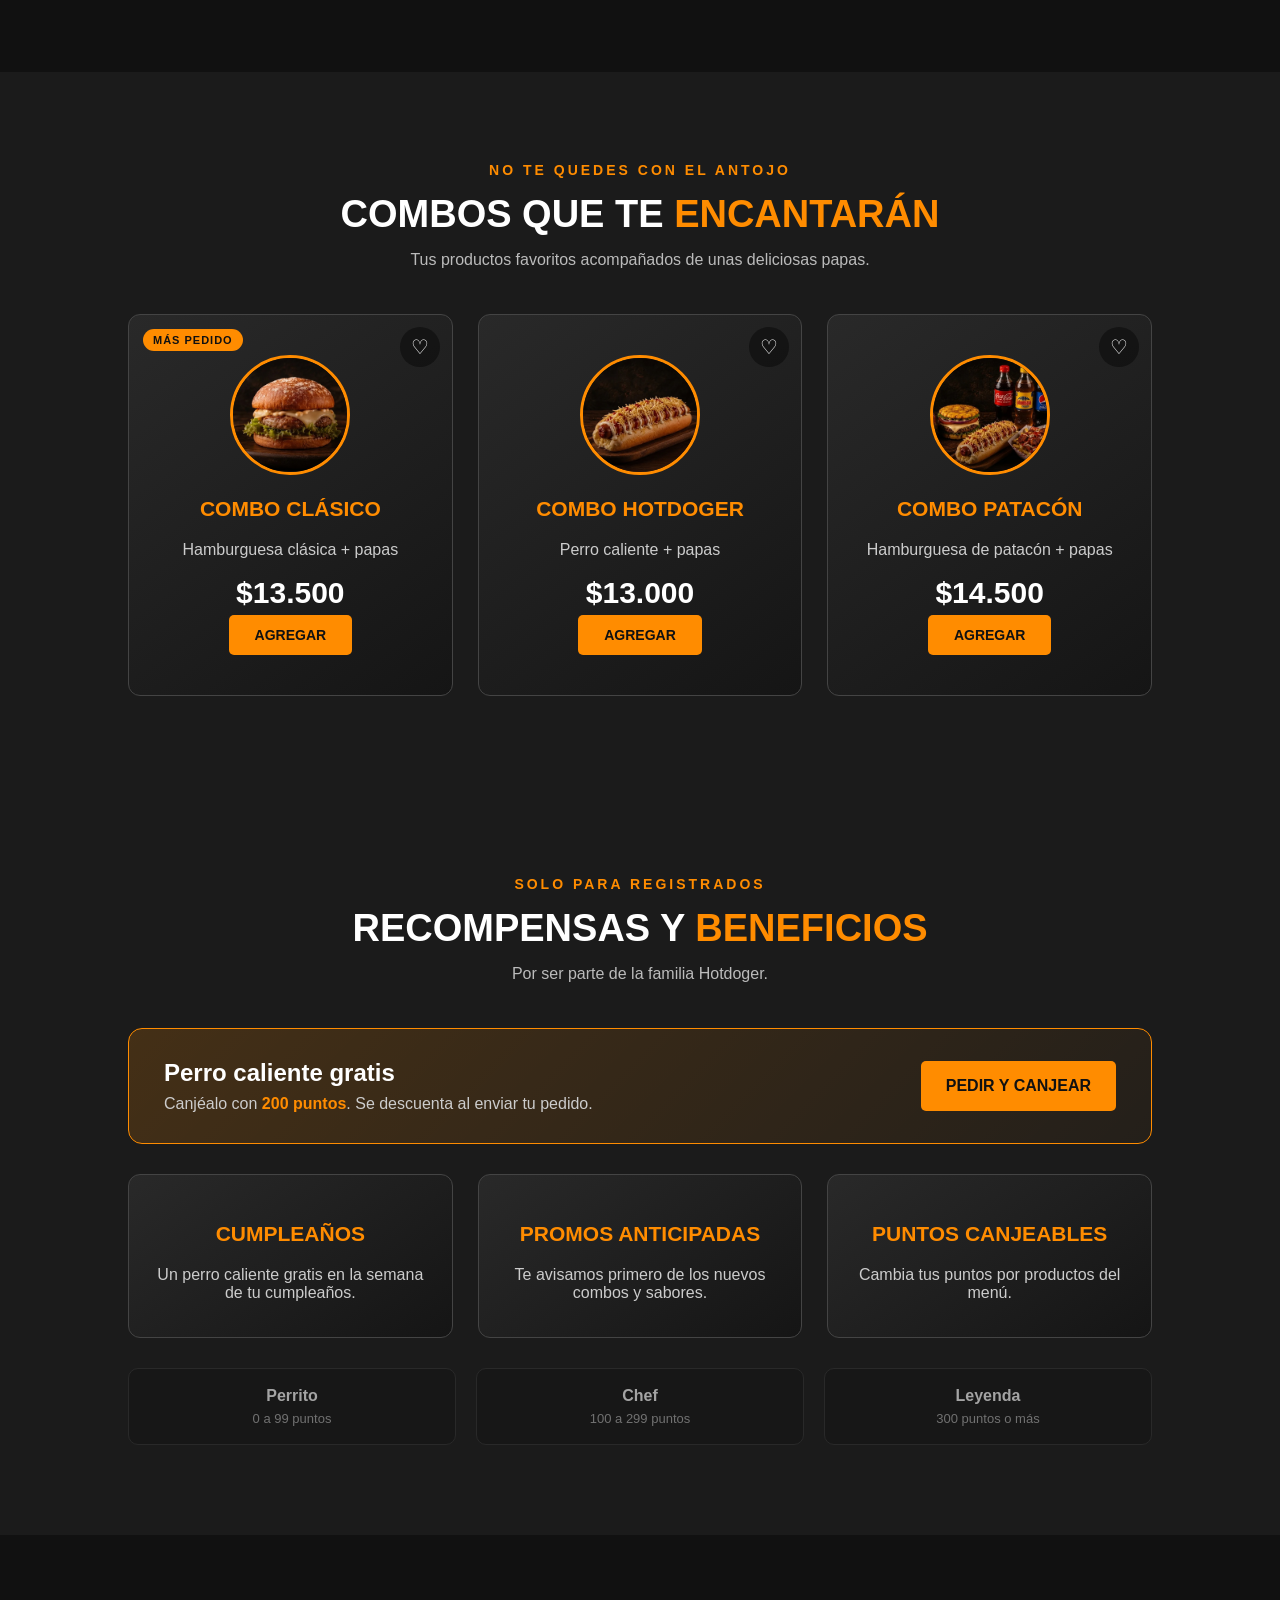
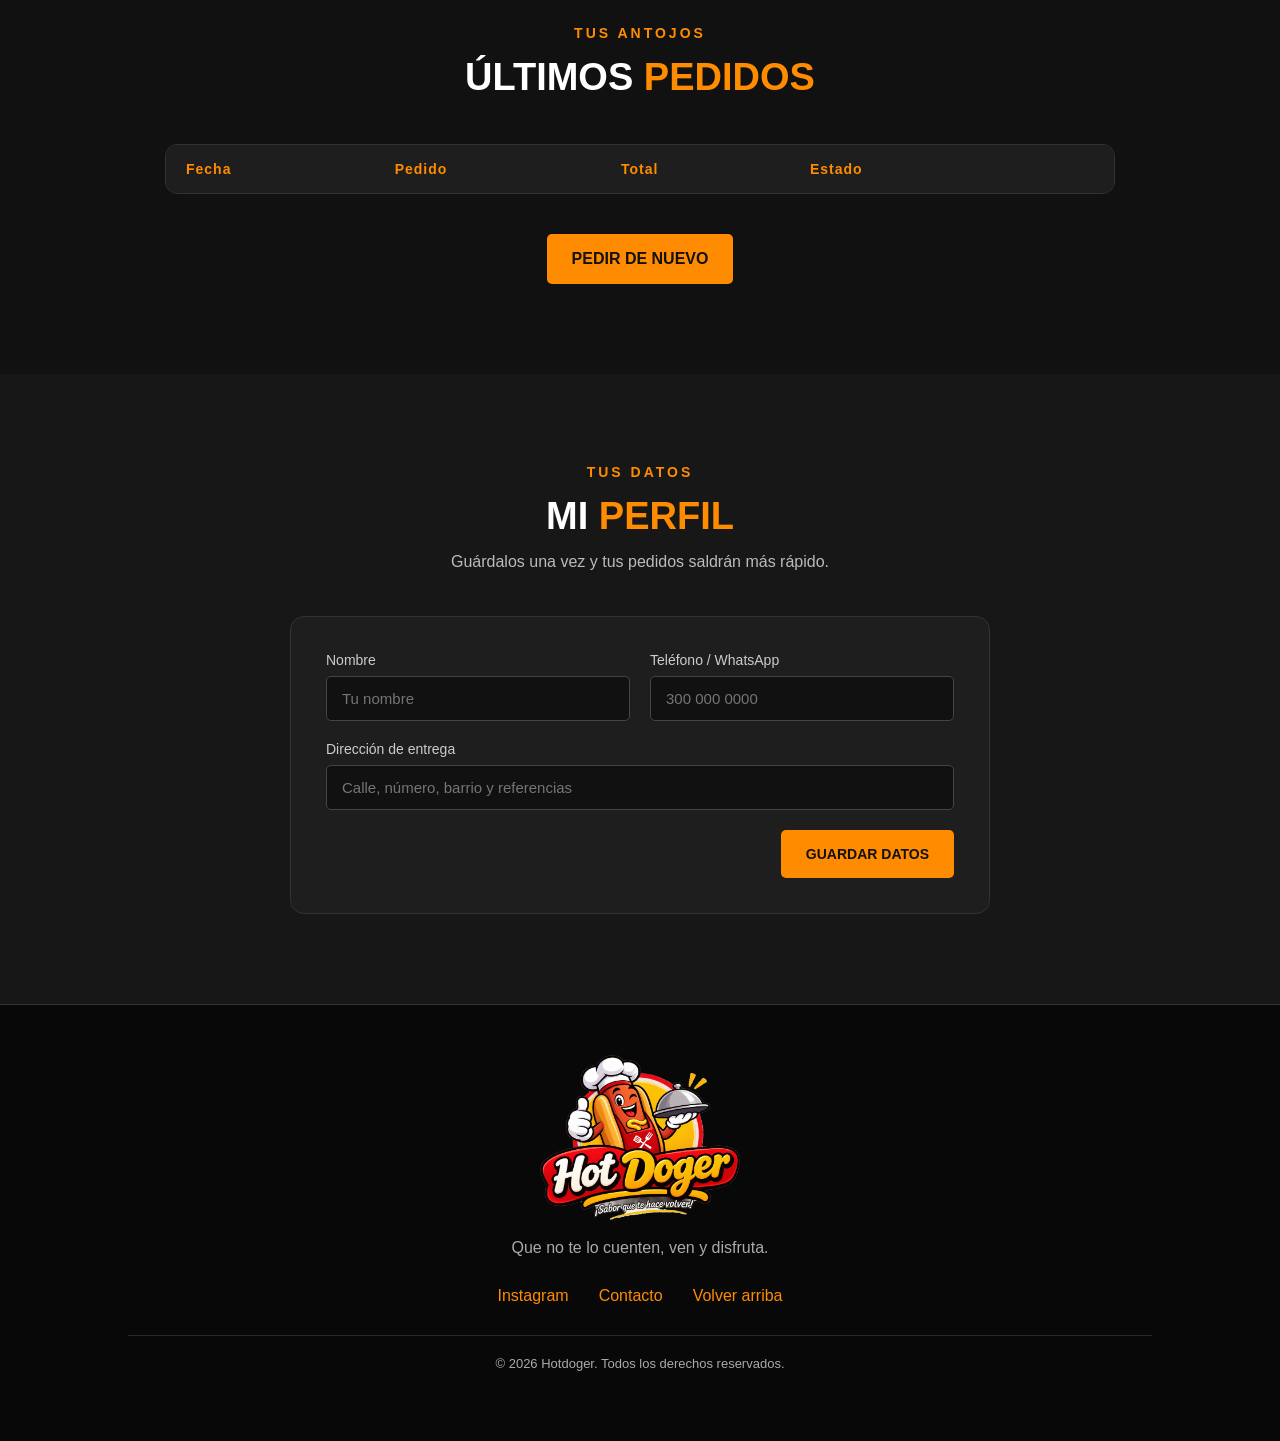
==== commit 8345146c: "Se actualiza inicio de sesion y clientes" ====
--- a/clientes/clientes.html
+++ b/clientes/clientes.html
@@ -18,40 +18,77 @@
             <li><a href="#mi-cuenta" class="activo">mi cuenta</a></li>
             <li><a href="#menu">menú</a></li>
             <li><a href="#promociones">combos</a></li>
+            <li><a href="#recompensas">recompensas</a></li>
             <li><a href="#historial">mis pedidos</a></li>
-            <li><a href="#pedido">mi pedido (<span id="contador">0</span>)</a></li>
+            <li><a href="#perfil">mi perfil</a></li>
+            <li><button type="button" class="btn-nav-pedido" id="abrir-pedido">🛒 mi pedido (<span id="contador">0</span>)</button></li>
             <li><a href="iniciar_sesion.html">cerrar sesión</a></li>
         </ul>
     </nav>
 </header>
 
+<!-- ===== MI CUENTA ===== -->
 <section id="mi-cuenta">
-    <div class="titulo-bloque">
-        <p class="subtitulo">BIENVENIDO DE NUEVO</p>
-        <h2>HOLA, <span>CLIENTE</span></h2>
-        <p>Esto es lo que tienes en tu cuenta (datos de ejemplo).</p>
+    <div class="cuenta-hero">
+        <div class="cuenta-saludo">
+            <div class="avatar" id="avatar" aria-hidden="true">C</div>
+            <div>
+                <p class="subtitulo">BIENVENIDO DE NUEVO</p>
+                <h2>HOLA, <span id="nombre-saludo">CLIENTE</span></h2>
+                <p class="nivel">Nivel <strong id="nivel-nombre">Perrito</strong> · <span id="nivel-detalle">Sigue sumando puntos</span></p>
+                <div class="acciones-hero">
+                    <a href="#menu" class="btn-principal">PEDIR AHORA</a>
+                    <a href="#historial" class="btn-secundario">REPETIR UN PEDIDO</a>
+                </div>
+            </div>
+        </div>
+
+        <div class="tarjeta-puntos">
+            <p class="etiqueta">TUS PUNTOS</p>
+            <p class="puntos-grande"><span id="puntos">0</span> <small>pts</small></p>
+            <div class="barra" role="progressbar" aria-valuemin="0" aria-valuemax="200" id="barra-puntos">
+                <div class="barra-avance" id="barra-avance"></div>
+            </div>
+            <p class="texto-puntos" id="texto-puntos"></p>
+            <p class="mini">Ganas 1 punto por cada $1.000 de compra.</p>
+        </div>
     </div>
 
     <div class="tarjetas-cuenta">
         <div class="dato">
-            <h4>120</h4>
-            <h3>Puntos acumulados</h3>
-            <p>Ganas 1 punto por cada $1.000 de compra.</p>
-        </div>
-        <div class="dato">
-            <h4>8</h4>
+            <span class="icono"></span>
+            <h4 id="dato-pedidos">0</h4>
             <h3>Pedidos realizados</h3>
             <p>¡Gracias por elegirnos siempre!</p>
         </div>
         <div class="dato">
-            <h4>80</h4>
-            <h3>Puntos para tu premio</h3>
-            <div class="barra"><div class="barra-avance"></div></div>
-            <p>A 200 puntos, un perro caliente gratis.</p>
-        </div>
-    </div>
-</section>
-
+            <span class="icono"></span>
+            <h4 id="dato-gastado">$0</h4>
+            <h3>Total en compras</h3>
+            <p>Lo que has disfrutado con nosotros.</p>
+        </div>
+        <div class="dato">
+            <span class="icono"></span>
+            <h4 id="dato-favorito" class="texto">—</h4>
+            <h3>Tu antojo favorito</h3>
+            <p>El producto que más has pedido.</p>
+        </div>
+        <div class="dato">
+            <span class="icono"></span>
+            <h4 id="dato-favoritos">0</h4>
+            <h3>Productos guardados</h3>
+            <p>Marca el corazón en el menú.</p>
+        </div>
+    </div>
+
+    <div class="franja-info">
+        <span> Calle 14 #5-08, Ibagué</span>
+        <span> Lunes a sábado, 4:00 p.m. - 8:00 p.m.</span>
+        <span id="estado-local" class="estado-local"></span>
+    </div>
+</section>
+
+<!-- ===== MENU ===== -->
 <section id="menu">
     <div class="menu-titulo">
         <p class="subtitulo">ARMA TU PEDIDO</p>
@@ -59,31 +96,46 @@
         <p>Elige lo que se te antoje y agrégalo a tu pedido.</p>
     </div>
 
-    <div class="menu-productos">
-        <div class="producto">
+    <div class="herramientas-menu">
+        <div class="filtros" role="group" aria-label="Filtrar menú">
+            <button type="button" class="filtro activo" data-filtro="todos">Todos</button>
+            <button type="button" class="filtro" data-filtro="menu">Menú</button>
+            <button type="button" class="filtro" data-filtro="combo">Combos</button>
+            <button type="button" class="filtro" data-filtro="favoritos"> Favoritos</button>
+        </div>
+        <input type="search" id="buscar" placeholder="Buscar producto..." aria-label="Buscar producto">
+    </div>
+
+    <div class="menu-productos" id="grilla-menu">
+        <article class="producto" data-id="hamburguesa" data-cat="menu" data-nombre="Hamburguesa clásica" data-precio="8000">
+            <button type="button" class="btn-fav" aria-label="Guardar en favoritos" data-id="hamburguesa">♡</button>
             <img src="../index/imagenes/hamburguesa 1.png" alt="Hamburguesa clásica">
             <h3>Hamburguesa clásica</h3>
             <p>Carne artesanal, queso, tomate, lechuga y cebolla caramelizada.</p>
             <h4>$8.000</h4>
-            <button class="btn-agregar" data-nombre="Hamburguesa clásica" data-precio="8000">AGREGAR</button>
-        </div>
-        <div class="producto">
+            <button type="button" class="btn-agregar">AGREGAR</button>
+        </article>
+        <article class="producto" data-id="perro" data-cat="menu" data-nombre="Perro caliente" data-precio="8000">
+            <button type="button" class="btn-fav" aria-label="Guardar en favoritos" data-id="perro">♡</button>
             <img src="../index/imagenes/perro.png" alt="Perro caliente">
             <h3>Perro caliente</h3>
             <p>Salchicha Porchi, queso, papa ripio y cebolla.</p>
             <h4>$8.000</h4>
-            <button class="btn-agregar" data-nombre="Perro caliente" data-precio="8000">AGREGAR</button>
-        </div>
-        <div class="producto">
+            <button type="button" class="btn-agregar">AGREGAR</button>
+        </article>
+        <article class="producto" data-id="salchipapa" data-cat="menu" data-nombre="Salchipapa" data-precio="15000">
+            <button type="button" class="btn-fav" aria-label="Guardar en favoritos" data-id="salchipapa">♡</button>
             <img src="../index/imagenes/salchipapa.png" alt="Salchipapa">
             <h3>Salchipapa</h3>
             <p>Papas, salchicha, queso gratinado y maicitos.</p>
             <h4>$15.000</h4>
-            <button class="btn-agregar" data-nombre="Salchipapa" data-precio="15000">AGREGAR</button>
-        </div>
-    </div>
-</section>
-
+            <button type="button" class="btn-agregar">AGREGAR</button>
+        </article>
+    </div>
+    <p class="sin-resultados" id="sin-resultados" hidden>No encontramos productos con ese filtro.</p>
+</section>
+
+<!-- ===== COMBOS ===== -->
 <section id="promociones">
     <div class="promociones-titulo">
         <p class="subtitulo">NO TE QUEDES CON EL ANTOJO</p>
@@ -91,68 +143,77 @@
         <p>Tus productos favoritos acompañados de unas deliciosas papas.</p>
     </div>
 
-    <div class="promociones-productos">
-        <div class="promo">
+    <div class="promociones-productos" id="grilla-combos">
+        <article class="promo" data-id="combo-clasico" data-cat="combo" data-nombre="Combo clásico" data-precio="13500">
+            <span class="etiqueta-combo">MÁS PEDIDO</span>
+            <button type="button" class="btn-fav" aria-label="Guardar en favoritos" data-id="combo-clasico">♡</button>
+            <img src="../index/imagenes/hamburguesa 1.png" alt="Combo clásico">
             <h3>COMBO CLÁSICO</h3>
             <p>Hamburguesa clásica + papas</p>
             <h4>$13.500</h4>
-            <button class="btn-agregar" data-nombre="Combo clásico" data-precio="13500">AGREGAR</button>
-        </div>
-        <div class="promo">
+            <button type="button" class="btn-agregar">AGREGAR</button>
+        </article>
+        <article class="promo" data-id="combo-hotdoger" data-cat="combo" data-nombre="Combo Hotdoger" data-precio="13000">
+            <button type="button" class="btn-fav" aria-label="Guardar en favoritos" data-id="combo-hotdoger">♡</button>
+            <img src="../index/imagenes/perro.png" alt="Combo Hotdoger">
             <h3>COMBO HOTDOGER</h3>
             <p>Perro caliente + papas</p>
             <h4>$13.000</h4>
-            <button class="btn-agregar" data-nombre="Combo Hotdoger" data-precio="13000">AGREGAR</button>
-        </div>
-        <div class="promo">
+            <button type="button" class="btn-agregar">AGREGAR</button>
+        </article>
+        <article class="promo" data-id="combo-patacon" data-cat="combo" data-nombre="Combo patacón" data-precio="14500">
+            <button type="button" class="btn-fav" aria-label="Guardar en favoritos" data-id="combo-patacon">♡</button>
+            <img src="../index/imagenes/hamburguesa.png" alt="Combo patacón">
             <h3>COMBO PATACÓN</h3>
             <p>Hamburguesa de patacón + papas</p>
             <h4>$14.500</h4>
-            <button class="btn-agregar" data-nombre="Combo patacón" data-precio="14500">AGREGAR</button>
-        </div>
-    </div>
-</section>
-
-<section id="pedido">
-    <div class="titulo-bloque">
-        <p class="subtitulo">CASI LISTO</p>
-        <h2>MI <span>PEDIDO</span></h2>
-    </div>
-
-    <div class="carrito">
-        <p id="vacio" class="vacio">Aún no has agregado nada. ¡Elige algo del menú!</p>
-        <ul id="lista-pedido"></ul>
-        <p class="total">Total: <span id="total">$0</span></p>
-        <div class="acciones-pedido">
-            <button id="vaciar" class="btn-secundario">VACIAR PEDIDO</button>
-            <a id="enviar" href="https://wa.me/" target="_blank" class="btn-principal">PEDIR POR WHATSAPP</a>
-        </div>
-    </div>
-</section>
-
-<section id="beneficios-clientes">
+            <button type="button" class="btn-agregar">AGREGAR</button>
+        </article>
+    </div>
+</section>
+
+<!-- ===== RECOMPENSAS ===== -->
+<section id="recompensas">
     <div class="titulo-bloque">
         <p class="subtitulo">SOLO PARA REGISTRADOS</p>
-        <h2>BENEFICIOS <span>EXCLUSIVOS</span></h2>
+        <h2>RECOMPENSAS Y <span>BENEFICIOS</span></h2>
         <p>Por ser parte de la familia Hotdoger.</p>
     </div>
 
-    <div class="promociones-productos">
+    <div class="recompensa-principal">
+        <div>
+            <h3> Perro caliente gratis</h3>
+            <p>Canjéalo con <strong>200 puntos</strong>. Se descuenta al enviar tu pedido.</p>
+        </div>
+        <a href="#menu" class="btn-principal" id="btn-canjear">PEDIR Y CANJEAR</a>
+    </div>
+
+    <div class="promociones-productos beneficios">
         <div class="promo">
+            <span class="icono"></span>
             <h3>CUMPLEAÑOS</h3>
             <p>Un perro caliente gratis en la semana de tu cumpleaños.</p>
         </div>
         <div class="promo">
+            <span class="icono"></span>
             <h3>PROMOS ANTICIPADAS</h3>
             <p>Te avisamos primero de los nuevos combos y sabores.</p>
         </div>
         <div class="promo">
+            <span class="icono"></span>
             <h3>PUNTOS CANJEABLES</h3>
             <p>Cambia tus puntos por productos del menú.</p>
         </div>
     </div>
-</section>
-
+
+    <div class="niveles">
+        <div class="nivel-item" data-nivel="Perrito"><strong> Perrito</strong><span>0 a 99 puntos</span></div>
+        <div class="nivel-item" data-nivel="Chef"><strong>Chef</strong><span>100 a 299 puntos</span></div>
+        <div class="nivel-item" data-nivel="Leyenda"><strong> Leyenda</strong><span>300 puntos o más</span></div>
+    </div>
+</section>
+
+<!-- ===== HISTORIAL ===== -->
 <section id="historial">
     <div class="titulo-bloque">
         <p class="subtitulo">TUS ANTOJOS</p>
@@ -162,17 +223,41 @@
     <div class="caja-tabla">
         <table>
             <thead>
-                <tr><th>Fecha</th><th>Pedido</th><th>Total</th><th>Estado</th></tr>
+                <tr><th>Fecha</th><th>Pedido</th><th>Total</th><th>Estado</th><th></th></tr>
             </thead>
-            <tbody>
-                <tr><td>12 nov 2026</td><td>Combo clásico</td><td>$13.500</td><td><span class="estado">Entregado</span></td></tr>
-                <tr><td>05 nov 2026</td><td>Salchipapa</td><td>$15.000</td><td><span class="estado">Entregado</span></td></tr>
-                <tr><td>29 oct 2026</td><td>Combo Hotdoger</td><td>$13.000</td><td><span class="estado">Entregado</span></td></tr>
-            </tbody>
+            <tbody id="tabla-historial"></tbody>
         </table>
     </div>
+    <p class="sin-resultados" id="historial-vacio" hidden>Aún no tienes pedidos. ¡Haz el primero!</p>
 
     <a href="#menu" class="btn-principal">PEDIR DE NUEVO</a>
+</section>
+
+<!-- ===== PERFIL ===== -->
+<section id="perfil">
+    <div class="titulo-bloque">
+        <p class="subtitulo">TUS DATOS</p>
+        <h2>MI <span>PERFIL</span></h2>
+        <p>Guárdalos una vez y tus pedidos saldrán más rápido.</p>
+    </div>
+
+    <form class="formulario-perfil" id="form-perfil" novalidate>
+        <div class="campo">
+            <label for="p-nombre">Nombre</label>
+            <input type="text" id="p-nombre" placeholder="Tu nombre">
+        </div>
+        <div class="campo">
+            <label for="p-telefono">Teléfono / WhatsApp</label>
+            <input type="tel" id="p-telefono" placeholder="300 000 0000">
+        </div>
+        <div class="campo ancho">
+            <label for="p-direccion">Dirección de entrega</label>
+            <input type="text" id="p-direccion" placeholder="Calle, número, barrio y referencias">
+        </div>
+        <div class="campo ancho fila-fin">
+            <button type="submit" class="btn-principal">GUARDAR DATOS</button>
+        </div>
+    </form>
 </section>
 
 <footer>
@@ -188,6 +273,65 @@
     </div>
 </footer>
 
+<!-- ===== BOTÓN FLOTANTE + CARRITO LATERAL ===== -->
+<button type="button" class="carrito-flotante" id="carrito-flotante" aria-label="Ver mi pedido">
+    🛒 <span id="flotante-total">$0</span> <em id="flotante-cant">0</em>
+</button>
+
+<div class="velo" id="velo" hidden></div>
+
+<aside class="panel-pedido" id="panel-pedido" aria-label="Mi pedido" aria-hidden="true">
+    <div class="panel-cabecera">
+        <h3>MI <span>PEDIDO</span></h3>
+        <button type="button" class="cerrar" id="cerrar-pedido" aria-label="Cerrar">✕</button>
+    </div>
+
+    <div class="panel-cuerpo">
+        <p id="vacio" class="vacio">Aún no has agregado nada. ¡Elige algo del menú!</p>
+        <ul id="lista-pedido"></ul>
+
+        <div id="opciones-pedido" hidden>
+            <div class="tipo-entrega" role="group" aria-label="Tipo de entrega">
+                <label><input type="radio" name="entrega" value="domicilio" checked>  Domicilio</label>
+                <label><input type="radio" name="entrega" value="recoger">  Recoger en local</label>
+            </div>
+
+            <label for="o-direccion" id="lbl-direccion">Dirección de entrega</label>
+            <input type="text" id="o-direccion" placeholder="Calle, número, barrio y referencias">
+
+            <label for="o-pago">Forma de pago</label>
+            <select id="o-pago">
+                <option>Efectivo</option>
+                <option>Nequi / Daviplata</option>
+                <option>Transferencia</option>
+            </select>
+
+            <label for="o-notas">Notas para tu pedido</label>
+            <textarea id="o-notas" rows="2" placeholder="Ej: sin cebolla, salsas aparte..."></textarea>
+
+            <label class="canje" id="canje-caja" hidden>
+                <input type="checkbox" id="o-canje"> Canjear 200 puntos: perro caliente gratis (−$8.000)
+            </label>
+        </div>
+    </div>
+
+    <div class="panel-pie">
+        <div class="resumen">
+            <p>Subtotal <span id="subtotal">$0</span></p>
+            <p id="fila-descuento" hidden>Descuento por puntos <span id="descuento">−$0</span></p>
+            <p class="total">Total: <span id="total">$0</span></p>
+            <p class="mini" id="puntos-ganar"></p>
+            <p class="mini">El costo del domicilio se confirma por WhatsApp.</p>
+        </div>
+        <div class="acciones-pedido">
+            <button type="button" id="vaciar" class="btn-secundario">VACIAR</button>
+            <button type="button" id="enviar" class="btn-principal">PEDIR POR WHATSAPP</button>
+        </div>
+    </div>
+</aside>
+
+<div class="aviso" id="aviso" role="status" aria-live="polite"></div>
+
 <script src="js/pedido.js"></script>
 </body>
 </html>
--- a/clientes/css/clientes.css
+++ b/clientes/css/clientes.css
@@ -1,6 +1,67 @@
+/* =================================
+   GENERAL CLIENTES
+================================= */
+
 .nav-links a.activo {
     color: #ff8c00;
 }
+
+.nav-links {
+    align-items: center;
+    gap: 22px;
+    flex-wrap: wrap;
+    justify-content: flex-end;
+}
+
+.btn-nav-pedido {
+    background-color: #ff8c00;
+    color: #111;
+    border: none;
+    padding: 10px 18px;
+    border-radius: 5px;
+    font-weight: bold;
+    font-size: 14px;
+    cursor: pointer;
+    transition: 0.3s;
+}
+
+.btn-nav-pedido:hover {
+    background-color: #fff;
+}
+
+.btn-principal,
+.btn-secundario,
+.btn-agregar {
+    font-family: inherit;
+}
+
+.mini {
+    color: #999;
+    font-size: 13px;
+    line-height: 1.5;
+}
+
+.titulo-bloque {
+    margin-bottom: 45px;
+}
+
+.titulo-bloque h2 {
+    font-size: 38px;
+    margin-bottom: 15px;
+}
+
+.titulo-bloque > p:last-child {
+    color: #bbb;
+}
+
+.sin-resultados {
+    color: #bbb;
+    margin: 30px 0;
+}
+
+/* =================================
+   INICIAR SESION
+================================= */
 
 #acceso {
     min-height: 600px;
@@ -112,45 +173,143 @@
     margin-top: 20px;
 }
 
+/* =================================
+   MI CUENTA
+================================= */
+
 #mi-cuenta {
-    background-color: #171717;
-    text-align: center;
-}
-
-#beneficios-clientes {
-    background-color: #1b1b1b;
-    text-align: center;
-}
-
-#historial {
+    background: linear-gradient(160deg, #1a1a1a, #111 70%);
+    scroll-margin-top: 90px;
+}
+
+.cuenta-hero {
+    display: grid;
+    grid-template-columns: 1.4fr 1fr;
+    gap: 30px;
+    align-items: stretch;
+    margin-bottom: 30px;
+}
+
+.cuenta-saludo {
+    display: flex;
+    align-items: center;
+    gap: 28px;
+    background: linear-gradient(135deg, #252525, #181818);
+    border: 1px solid #333;
+    border-radius: 16px;
+    padding: 35px;
+}
+
+.avatar {
+    flex-shrink: 0;
+    width: 96px;
+    height: 96px;
+    border-radius: 50%;
+    background: linear-gradient(145deg, #ffb340, #ff8c00);
+    color: #111;
+    font-size: 42px;
+    font-weight: 900;
+    display: flex;
+    align-items: center;
+    justify-content: center;
+    box-shadow: 0 0 0 5px rgba(255, 140, 0, 0.2);
+}
+
+.cuenta-saludo h2 {
+    font-size: 40px;
+    font-weight: 900;
+    line-height: 1.1;
+    margin-bottom: 10px;
+    word-break: break-word;
+}
+
+.nivel {
+    color: #ccc;
+    font-size: 15px;
+    margin-bottom: 22px;
+}
+
+.nivel strong {
+    color: #ff8c00;
+}
+
+.acciones-hero {
+    display: flex;
+    gap: 14px;
+    flex-wrap: wrap;
+}
+
+.acciones-hero .btn-principal,
+.acciones-hero .btn-secundario {
+    padding: 14px 22px;
+    font-size: 14px;
+}
+
+.tarjeta-puntos {
+    background: linear-gradient(145deg, #ff8c00, #d96e00);
+    color: #111;
+    border-radius: 16px;
+    padding: 35px 30px;
+    box-shadow: 0 15px 40px rgba(255, 140, 0, 0.18);
+    display: flex;
+    flex-direction: column;
+    justify-content: center;
+}
+
+.tarjeta-puntos .etiqueta {
+    font-size: 13px;
+    font-weight: bold;
+    letter-spacing: 3px;
+    opacity: 0.8;
+}
+
+.puntos-grande {
+    font-size: 64px;
+    font-weight: 900;
+    line-height: 1.1;
+    margin: 6px 0 12px;
+}
+
+.puntos-grande small {
+    font-size: 22px;
+}
+
+.tarjeta-puntos .barra {
+    background-color: rgba(0, 0, 0, 0.25);
+    height: 12px;
+    border-radius: 12px;
+    overflow: hidden;
+}
+
+.tarjeta-puntos .barra-avance {
+    height: 100%;
+    width: 0;
     background-color: #111;
-    text-align: center;
-}
-
-.titulo-bloque {
-    margin-bottom: 45px;
-}
-
-.titulo-bloque h2 {
-    font-size: 38px;
-    margin-bottom: 15px;
-}
-
-.titulo-bloque > p:last-child {
-    color: #bbb;
+    border-radius: 12px;
+    transition: width 0.8s ease;
+}
+
+.texto-puntos {
+    font-weight: bold;
+    margin: 12px 0 6px;
+}
+
+.tarjeta-puntos .mini {
+    color: rgba(0, 0, 0, 0.7);
 }
 
 .tarjetas-cuenta {
     display: grid;
-    grid-template-columns: repeat(3, 1fr);
-    gap: 25px;
+    grid-template-columns: repeat(4, 1fr);
+    gap: 20px;
+    text-align: center;
 }
 
 .dato {
     background-color: #1e1e1e;
     border: 1px solid #333;
     border-radius: 12px;
-    padding: 35px 25px;
+    padding: 28px 20px;
     transition: 0.3s;
 }
 
@@ -159,126 +318,210 @@
     border-color: #ff8c00;
 }
 
+.dato .icono {
+    font-size: 28px;
+}
+
 .dato h4 {
     color: #ff8c00;
-    font-size: 48px;
+    font-size: 38px;
     font-weight: 900;
+    margin-top: 6px;
+}
+
+.dato h4.texto {
+    font-size: 22px;
+    line-height: 1.3;
+    min-height: 50px;
+    display: flex;
+    align-items: center;
+    justify-content: center;
 }
 
 .dato h3 {
-    font-size: 20px;
-    margin: 8px 0 12px;
+    font-size: 17px;
+    margin: 6px 0 10px;
 }
 
 .dato p {
     color: #bbb;
-    font-size: 14px;
+    font-size: 13px;
     line-height: 1.6;
 }
 
-.barra {
-    height: 10px;
-    background-color: #333;
+.franja-info {
+    display: flex;
+    justify-content: center;
+    flex-wrap: wrap;
+    gap: 14px 35px;
+    margin-top: 30px;
+    padding: 16px 20px;
+    background-color: #161616;
+    border: 1px dashed #3a3a3a;
     border-radius: 10px;
-    overflow: hidden;
-    margin: 12px 0;
-}
-
-.barra-avance {
-    width: 40%;
-    height: 100%;
+    color: #ccc;
+    font-size: 14px;
+}
+
+.estado-local {
+    font-weight: bold;
+}
+
+.estado-local.abierto {
+    color: #4ade80;
+}
+
+.estado-local.cerrado {
+    color: #f87171;
+}
+
+/* =================================
+   MENU Y COMBOS
+================================= */
+
+#menu {
+    scroll-margin-top: 80px;
+    text-align: center;
+}
+
+#promociones,
+#recompensas,
+#historial,
+#perfil {
+    scroll-margin-top: 80px;
+}
+
+.herramientas-menu {
+    display: flex;
+    justify-content: space-between;
+    align-items: center;
+    gap: 20px;
+    flex-wrap: wrap;
+    margin-bottom: 35px;
+}
+
+.filtros {
+    display: flex;
+    gap: 10px;
+    flex-wrap: wrap;
+}
+
+.filtro {
+    background-color: #1e1e1e;
+    color: #ccc;
+    border: 1px solid #3a3a3a;
+    padding: 10px 20px;
+    border-radius: 30px;
+    font-size: 14px;
+    cursor: pointer;
+    font-family: inherit;
+    transition: 0.3s;
+}
+
+.filtro:hover {
+    border-color: #ff8c00;
+    color: #fff;
+}
+
+.filtro.activo {
     background-color: #ff8c00;
-    border-radius: 10px;
-}
-
-#beneficios-clientes .promo p {
-    margin-bottom: 0;
-}
-
-.caja-tabla {
-    max-width: 850px;
-    margin: 0 auto 40px;
-    overflow-x: auto;
-    border: 1px solid #333;
-    border-radius: 12px;
-}
-
-table {
-    width: 100%;
-    border-collapse: collapse;
-    text-align: left;
-}
-
-th {
+    border-color: #ff8c00;
+    color: #111;
+    font-weight: bold;
+}
+
+#buscar {
+    width: 260px;
+    max-width: 100%;
+    padding: 11px 16px;
     background-color: #1e1e1e;
-    color: #ff8c00;
-    font-size: 14px;
+    color: #fff;
+    border: 1px solid #3a3a3a;
+    border-radius: 30px;
+    font-size: 14px;
+    font-family: inherit;
+}
+
+#buscar:focus,
+.formulario-perfil input:focus,
+.panel-cuerpo input:focus,
+.panel-cuerpo select:focus,
+.panel-cuerpo textarea:focus {
+    outline: none;
+    border-color: #ff8c00;
+    box-shadow: 0 0 0 3px rgba(255, 140, 0, 0.2);
+}
+
+.producto,
+.promo {
+    position: relative;
+}
+
+.producto[hidden],
+.promo[hidden] {
+    display: none;
+}
+
+.producto .btn-agregar,
+.promo .btn-agregar {
+    margin-top: 18px;
+}
+
+.promo img {
+    width: 120px;
+    height: 120px;
+    object-fit: cover;
+    border-radius: 50%;
+    border: 3px solid #ff8c00;
+    margin-bottom: 18px;
+}
+
+.promo .btn-agregar {
+    margin-top: 5px;
+}
+
+.promo h4 {
+    margin-top: -8px;
+}
+
+.etiqueta-combo {
+    position: absolute;
+    top: 14px;
+    left: 14px;
+    background-color: #ff8c00;
+    color: #111;
+    font-size: 11px;
+    font-weight: bold;
     letter-spacing: 1px;
-    padding: 16px 20px;
-}
-
-td {
-    color: #ccc;
-    padding: 16px 20px;
-    border-top: 1px solid #292929;
-    white-space: nowrap;
-}
-
-tbody tr {
-    transition: 0.3s;
-}
-
-tbody tr:hover {
-    background-color: #1c1c1c;
-}
-
-tbody tr:nth-child(even) {
-    background-color: #161616;
-}
-
-.estado {
-    display: inline-block;
-    background-color: rgba(255, 140, 0, 0.15);
-    color: #ff8c00;
-    font-size: 13px;
-    font-weight: bold;
-    padding: 4px 12px;
+    padding: 5px 10px;
     border-radius: 20px;
 }
 
-@media (max-width: 900px) {
-    #acceso {
-        flex-direction: column;
-        text-align: center;
-    }
-
-    .acceso-texto h2 {
-        font-size: 38px;
-    }
-
-    .formulario-acceso {
-        width: 100%;
-        text-align: left;
-    }
-
-    .tarjetas-cuenta {
-        grid-template-columns: 1fr;
-    }
-}
-
-@media (max-width: 600px) {
-    .acceso-texto h2 {
-        font-size: 32px;
-    }
-
-    .formulario-acceso {
-        padding: 30px 22px;
-    }
-
-    .titulo-bloque h2 {
-        font-size: 30px;
-    }
-}
+.btn-fav {
+    position: absolute;
+    top: 12px;
+    right: 12px;
+    z-index: 2;
+    width: 40px;
+    height: 40px;
+    border-radius: 50%;
+    border: none;
+    background-color: rgba(17, 17, 17, 0.8);
+    color: #fff;
+    font-size: 20px;
+    cursor: pointer;
+    transition: 0.3s;
+}
+
+.btn-fav:hover {
+    transform: scale(1.12);
+    background-color: #111;
+}
+
+.btn-fav.activo {
+    color: #ff4d4d;
+}
+
 .btn-agregar,
 .btn-secundario {
     background-color: #ff8c00;
@@ -297,12 +540,12 @@
     transform: translateY(-3px);
 }
 
-.producto .btn-agregar,
-.promo .btn-agregar {
-    margin-top: 18px;
+.btn-agregar.agregado {
+    background-color: #4ade80;
 }
 
 .btn-secundario {
+    display: inline-block;
     background-color: transparent;
     color: #ff8c00;
     border: 2px solid #ff8c00;
@@ -313,28 +556,356 @@
     color: #111;
 }
 
-#pedido {
+/* =================================
+   RECOMPENSAS
+================================= */
+
+#recompensas {
+    background-color: #1b1b1b;
+    text-align: center;
+}
+
+.recompensa-principal {
+    display: flex;
+    justify-content: space-between;
+    align-items: center;
+    gap: 25px;
+    flex-wrap: wrap;
+    text-align: left;
+    background: linear-gradient(135deg, rgba(255, 140, 0, 0.18), rgba(255, 140, 0, 0.04));
+    border: 1px solid #ff8c00;
+    border-radius: 14px;
+    padding: 30px 35px;
+    margin-bottom: 30px;
+}
+
+.recompensa-principal h3 {
+    font-size: 24px;
+    margin-bottom: 8px;
+}
+
+.recompensa-principal p {
+    color: #ccc;
+}
+
+.recompensa-principal strong {
+    color: #ff8c00;
+}
+
+.beneficios .promo {
+    padding: 35px 20px;
+}
+
+.beneficios .promo .icono {
+    display: block;
+    font-size: 36px;
+    margin-bottom: 12px;
+}
+
+.beneficios .promo p {
+    margin-bottom: 0;
+}
+
+.niveles {
+    display: grid;
+    grid-template-columns: repeat(3, 1fr);
+    gap: 20px;
+    margin-top: 30px;
+}
+
+.nivel-item {
+    background-color: #151515;
+    border: 1px solid #333;
+    border-radius: 10px;
+    padding: 18px;
+    display: flex;
+    flex-direction: column;
+    gap: 6px;
+    opacity: 0.6;
+}
+
+.nivel-item span {
+    color: #aaa;
+    font-size: 13px;
+}
+
+.nivel-item.actual {
+    opacity: 1;
+    border-color: #ff8c00;
+    background-color: rgba(255, 140, 0, 0.1);
+}
+
+/* =================================
+   HISTORIAL
+================================= */
+
+#historial {
     background-color: #111;
     text-align: center;
 }
 
-#menu {
-    scroll-margin-top: 80px;
-}
-
-.carrito {
+.caja-tabla {
+    max-width: 950px;
+    margin: 0 auto 40px;
+    overflow-x: auto;
+    border: 1px solid #333;
+    border-radius: 12px;
+}
+
+table {
+    width: 100%;
+    border-collapse: collapse;
+    text-align: left;
+}
+
+th {
+    background-color: #1e1e1e;
+    color: #ff8c00;
+    font-size: 14px;
+    letter-spacing: 1px;
+    padding: 16px 20px;
+}
+
+td {
+    color: #ccc;
+    padding: 16px 20px;
+    border-top: 1px solid #292929;
+}
+
+td.detalle {
+    min-width: 220px;
+    white-space: normal;
+}
+
+tbody tr {
+    transition: 0.3s;
+}
+
+tbody tr:hover {
+    background-color: #1c1c1c;
+}
+
+tbody tr:nth-child(even) {
+    background-color: #161616;
+}
+
+.estado {
+    display: inline-block;
+    background-color: rgba(255, 140, 0, 0.15);
+    color: #ff8c00;
+    font-size: 13px;
+    font-weight: bold;
+    padding: 4px 12px;
+    border-radius: 20px;
+    white-space: nowrap;
+}
+
+.estado.entregado {
+    background-color: rgba(74, 222, 128, 0.15);
+    color: #4ade80;
+}
+
+.btn-repetir {
+    background: transparent;
+    color: #ff8c00;
+    border: 1px solid #ff8c00;
+    border-radius: 5px;
+    padding: 7px 14px;
+    font-size: 13px;
+    font-weight: bold;
+    cursor: pointer;
+    font-family: inherit;
+    white-space: nowrap;
+    transition: 0.3s;
+}
+
+.btn-repetir:hover {
+    background-color: #ff8c00;
+    color: #111;
+}
+
+/* =================================
+   PERFIL
+================================= */
+
+#perfil {
+    background-color: #171717;
+    text-align: center;
+}
+
+.formulario-perfil {
     max-width: 700px;
     margin: 0 auto;
+    display: grid;
+    grid-template-columns: 1fr 1fr;
+    gap: 20px;
+    text-align: left;
     background-color: #1e1e1e;
     border: 1px solid #333;
-    border-radius: 12px;
-    padding: 30px;
-    text-align: left;
+    border-radius: 14px;
+    padding: 35px;
+}
+
+.campo.ancho {
+    grid-column: 1 / -1;
+}
+
+.campo label {
+    display: block;
+    color: #ccc;
+    font-size: 14px;
+    margin-bottom: 8px;
+}
+
+.formulario-perfil input {
+    width: 100%;
+    padding: 13px 15px;
+    background-color: #111;
+    color: #fff;
+    border: 1px solid #444;
+    border-radius: 5px;
+    font-size: 15px;
+    font-family: inherit;
+}
+
+.fila-fin {
+    text-align: right;
+}
+
+.formulario-perfil .btn-principal {
+    border: none;
+    cursor: pointer;
+    font-size: 14px;
+    font-family: inherit;
+}
+
+/* =================================
+   BOTON FLOTANTE Y PANEL DE PEDIDO
+================================= */
+
+.carrito-flotante {
+    position: fixed;
+    right: 22px;
+    bottom: 22px;
+    z-index: 900;
+    display: flex;
+    align-items: center;
+    gap: 10px;
+    background-color: #ff8c00;
+    color: #111;
+    border: none;
+    border-radius: 40px;
+    padding: 14px 22px;
+    font-weight: bold;
+    font-size: 15px;
+    font-family: inherit;
+    cursor: pointer;
+    box-shadow: 0 10px 30px rgba(255, 140, 0, 0.35);
+    transition: 0.3s;
+}
+
+.carrito-flotante:hover {
+    background-color: #fff;
+    transform: translateY(-3px);
+}
+
+.carrito-flotante em {
+    font-style: normal;
+    background-color: #111;
+    color: #ff8c00;
+    border-radius: 50%;
+    min-width: 26px;
+    height: 26px;
+    display: inline-flex;
+    align-items: center;
+    justify-content: center;
+    font-size: 13px;
+}
+
+.carrito-flotante.salto {
+    animation: salto 0.4s;
+}
+
+@keyframes salto {
+    40% { transform: scale(1.12); }
+}
+
+.velo {
+    position: fixed;
+    inset: 0;
+    background-color: rgba(0, 0, 0, 0.65);
+    z-index: 1900;
+}
+
+.velo[hidden] {
+    display: none;
+}
+
+.panel-pedido {
+    position: fixed;
+    top: 0;
+    right: 0;
+    height: 100%;
+    width: 430px;
+    max-width: 100%;
+    background-color: #181818;
+    border-left: 1px solid #333;
+    z-index: 2000;
+    display: flex;
+    flex-direction: column;
+    transform: translateX(105%);
+    transition: transform 0.35s ease;
+    box-shadow: -15px 0 40px rgba(0, 0, 0, 0.5);
+}
+
+.panel-pedido.abierto {
+    transform: translateX(0);
+}
+
+.panel-cabecera {
+    display: flex;
+    justify-content: space-between;
+    align-items: center;
+    padding: 22px 25px;
+    border-bottom: 1px solid #333;
+}
+
+.panel-cabecera h3 {
+    font-size: 22px;
+    letter-spacing: 1px;
+}
+
+.panel-cabecera h3 span {
+    color: #ff8c00;
+}
+
+.cerrar {
+    background-color: #2a2a2a;
+    color: #fff;
+    border: none;
+    width: 36px;
+    height: 36px;
+    border-radius: 50%;
+    cursor: pointer;
+    font-size: 16px;
+    transition: 0.3s;
+}
+
+.cerrar:hover {
+    background-color: #ff8c00;
+    color: #111;
+}
+
+.panel-cuerpo {
+    flex: 1;
+    overflow-y: auto;
+    padding: 20px 25px;
 }
 
 .vacio {
     color: #bbb;
     text-align: center;
+    margin-top: 40px;
 }
 
 #lista-pedido {
@@ -343,15 +914,17 @@
 
 #lista-pedido li {
     display: flex;
+    flex-wrap: wrap;
     justify-content: space-between;
     align-items: center;
-    gap: 15px;
+    gap: 10px 15px;
     padding: 14px 0;
-    border-bottom: 1px solid #333;
+    border-bottom: 1px solid #2c2c2c;
 }
 
 .nombre-item {
-    flex: 1;
+    flex: 1 1 100%;
+    font-weight: bold;
 }
 
 .controles {
@@ -377,6 +950,20 @@
     color: #111;
 }
 
+.btn-quitar {
+    background: none;
+    border: none;
+    color: #888;
+    cursor: pointer;
+    font-size: 13px;
+    text-decoration: underline;
+    font-family: inherit;
+}
+
+.btn-quitar:hover {
+    color: #ff4d4d;
+}
+
 .subtotal {
     min-width: 80px;
     text-align: right;
@@ -384,39 +971,244 @@
     font-weight: bold;
 }
 
-.total {
-    font-size: 24px;
-    font-weight: bold;
-    text-align: right;
-    margin: 20px 0;
-}
-
-.total span {
+#opciones-pedido {
+    margin-top: 22px;
+}
+
+#opciones-pedido > label {
+    display: block;
+    color: #ccc;
+    font-size: 14px;
+    margin: 16px 0 7px;
+}
+
+.panel-cuerpo input[type="text"],
+.panel-cuerpo select,
+.panel-cuerpo textarea {
+    width: 100%;
+    padding: 12px 14px;
+    background-color: #111;
+    color: #fff;
+    border: 1px solid #444;
+    border-radius: 5px;
+    font-size: 14px;
+    font-family: inherit;
+}
+
+.panel-cuerpo textarea {
+    resize: vertical;
+}
+
+.tipo-entrega {
+    display: grid;
+    grid-template-columns: 1fr 1fr;
+    gap: 10px;
+}
+
+#opciones-pedido .tipo-entrega label {
+    margin: 0;
+    background-color: #111;
+    border: 1px solid #444;
+    border-radius: 8px;
+    padding: 12px;
+    text-align: center;
+    font-size: 14px;
+    cursor: pointer;
+    transition: 0.3s;
+}
+
+.tipo-entrega label:has(input:checked) {
+    border-color: #ff8c00;
+    background-color: rgba(255, 140, 0, 0.12);
+    color: #ff8c00;
+    font-weight: bold;
+}
+
+.tipo-entrega input,
+.canje input {
+    accent-color: #ff8c00;
+}
+
+.tipo-entrega input {
+    display: none;
+}
+
+#opciones-pedido label.canje {
+    background-color: rgba(255, 140, 0, 0.1);
+    border: 1px dashed #ff8c00;
+    border-radius: 8px;
+    padding: 12px;
+    color: #fff;
+    cursor: pointer;
+}
+
+.canje[hidden],
+#fila-descuento[hidden],
+#opciones-pedido[hidden] {
+    display: none;
+}
+
+.panel-pie {
+    border-top: 1px solid #333;
+    padding: 20px 25px 25px;
+    background-color: #141414;
+}
+
+.resumen p {
+    display: flex;
+    justify-content: space-between;
+    color: #ccc;
+    margin-bottom: 6px;
+    font-size: 15px;
+}
+
+.resumen p.mini {
+    display: block;
+    font-size: 12px;
+}
+
+.resumen .total {
+    font-size: 22px;
+    font-weight: bold;
+    color: #fff;
+    margin: 10px 0;
+}
+
+.resumen .total span,
+#descuento {
     color: #ff8c00;
 }
 
 .acciones-pedido {
     display: flex;
-    justify-content: flex-end;
-    gap: 15px;
-    flex-wrap: wrap;
-}
-
-.acciones-pedido .btn-principal,
+    gap: 12px;
+    margin-top: 14px;
+}
+
+.acciones-pedido .btn-principal {
+    flex: 1;
+    border: none;
+    cursor: pointer;
+    font-size: 14px;
+    font-family: inherit;
+    padding: 14px 18px;
+}
+
 .acciones-pedido .btn-secundario {
-    padding: 14px 22px;
+    padding: 12px 18px;
+}
+
+.aviso {
+    position: fixed;
+    left: 50%;
+    bottom: 28px;
+    transform: translate(-50%, 30px);
+    background-color: #fff;
+    color: #111;
+    font-weight: bold;
+    font-size: 14px;
+    padding: 12px 22px;
+    border-radius: 30px;
+    box-shadow: 0 10px 30px rgba(0, 0, 0, 0.5);
+    opacity: 0;
+    pointer-events: none;
+    transition: 0.3s;
+    z-index: 3000;
+    max-width: 90%;
+    text-align: center;
+}
+
+.aviso.visible {
+    opacity: 1;
+    transform: translate(-50%, 0);
+}
+
+/* =================================
+   ADAPTACION A CELULARES
+================================= */
+
+@media (max-width: 1000px) {
+    .tarjetas-cuenta {
+        grid-template-columns: repeat(2, 1fr);
+    }
+
+    .cuenta-hero {
+        grid-template-columns: 1fr;
+    }
+}
+
+@media (max-width: 900px) {
+    #acceso {
+        flex-direction: column;
+        text-align: center;
+    }
+
+    .acceso-texto h2 {
+        font-size: 38px;
+    }
+
+    .formulario-acceso {
+        width: 100%;
+        text-align: left;
+    }
+
+    .niveles {
+        grid-template-columns: 1fr;
+    }
+
+    .herramientas-menu {
+        justify-content: center;
+    }
 }
 
 @media (max-width: 600px) {
-    .carrito {
-        padding: 20px 15px;
-    }
-
-    #lista-pedido li {
-        flex-wrap: wrap;
-    }
-
-    .acciones-pedido {
+    .acceso-texto h2 {
+        font-size: 32px;
+    }
+
+    .formulario-acceso {
+        padding: 30px 22px;
+    }
+
+    .titulo-bloque h2 {
+        font-size: 30px;
+    }
+
+    .cuenta-saludo {
+        flex-direction: column;
+        text-align: center;
+        padding: 28px 20px;
+    }
+
+    .cuenta-saludo h2 {
+        font-size: 32px;
+    }
+
+    .acciones-hero {
         justify-content: center;
     }
+
+    .tarjetas-cuenta {
+        grid-template-columns: 1fr;
+    }
+
+    .formulario-perfil {
+        grid-template-columns: 1fr;
+        padding: 25px 18px;
+    }
+
+    .fila-fin {
+        text-align: center;
+    }
+
+    .carrito-flotante {
+        right: 14px;
+        bottom: 14px;
+        padding: 12px 18px;
+    }
+
+    .recompensa-principal {
+        text-align: center;
+        justify-content: center;
+    }
 }
